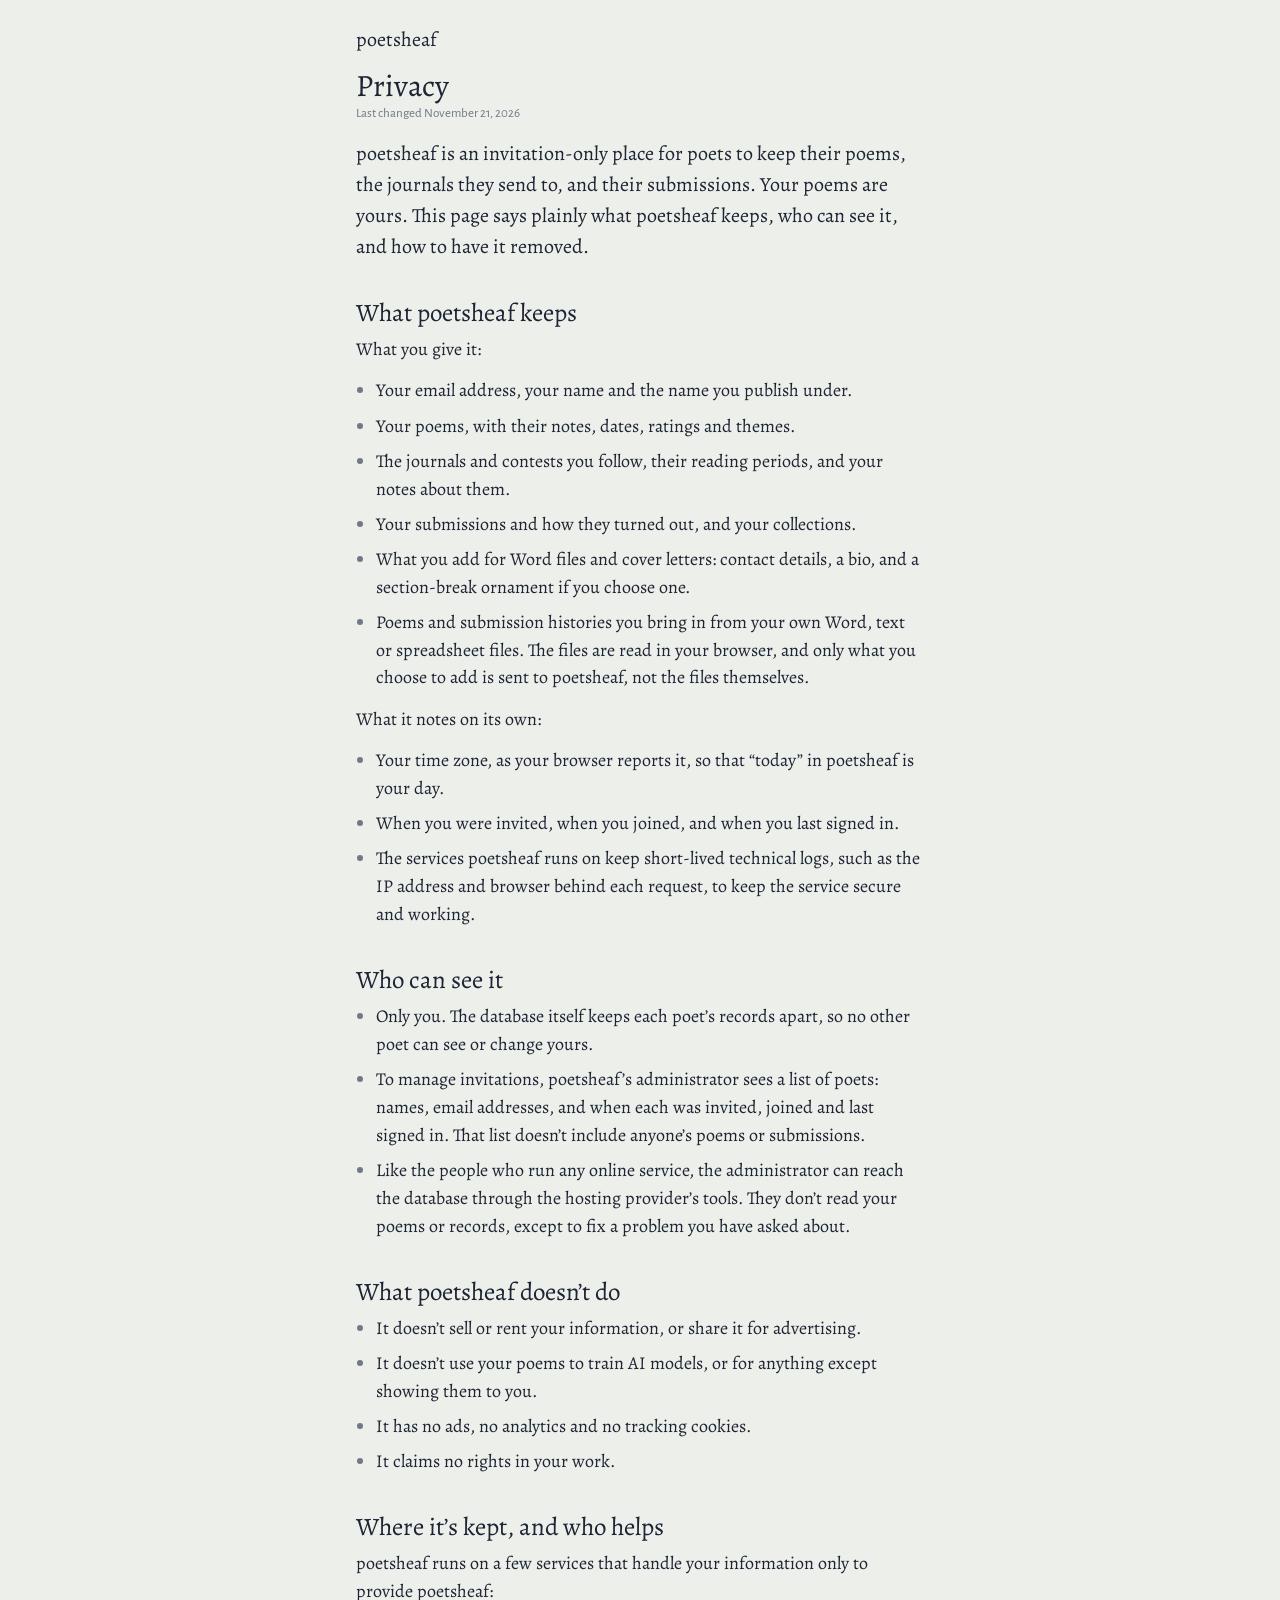
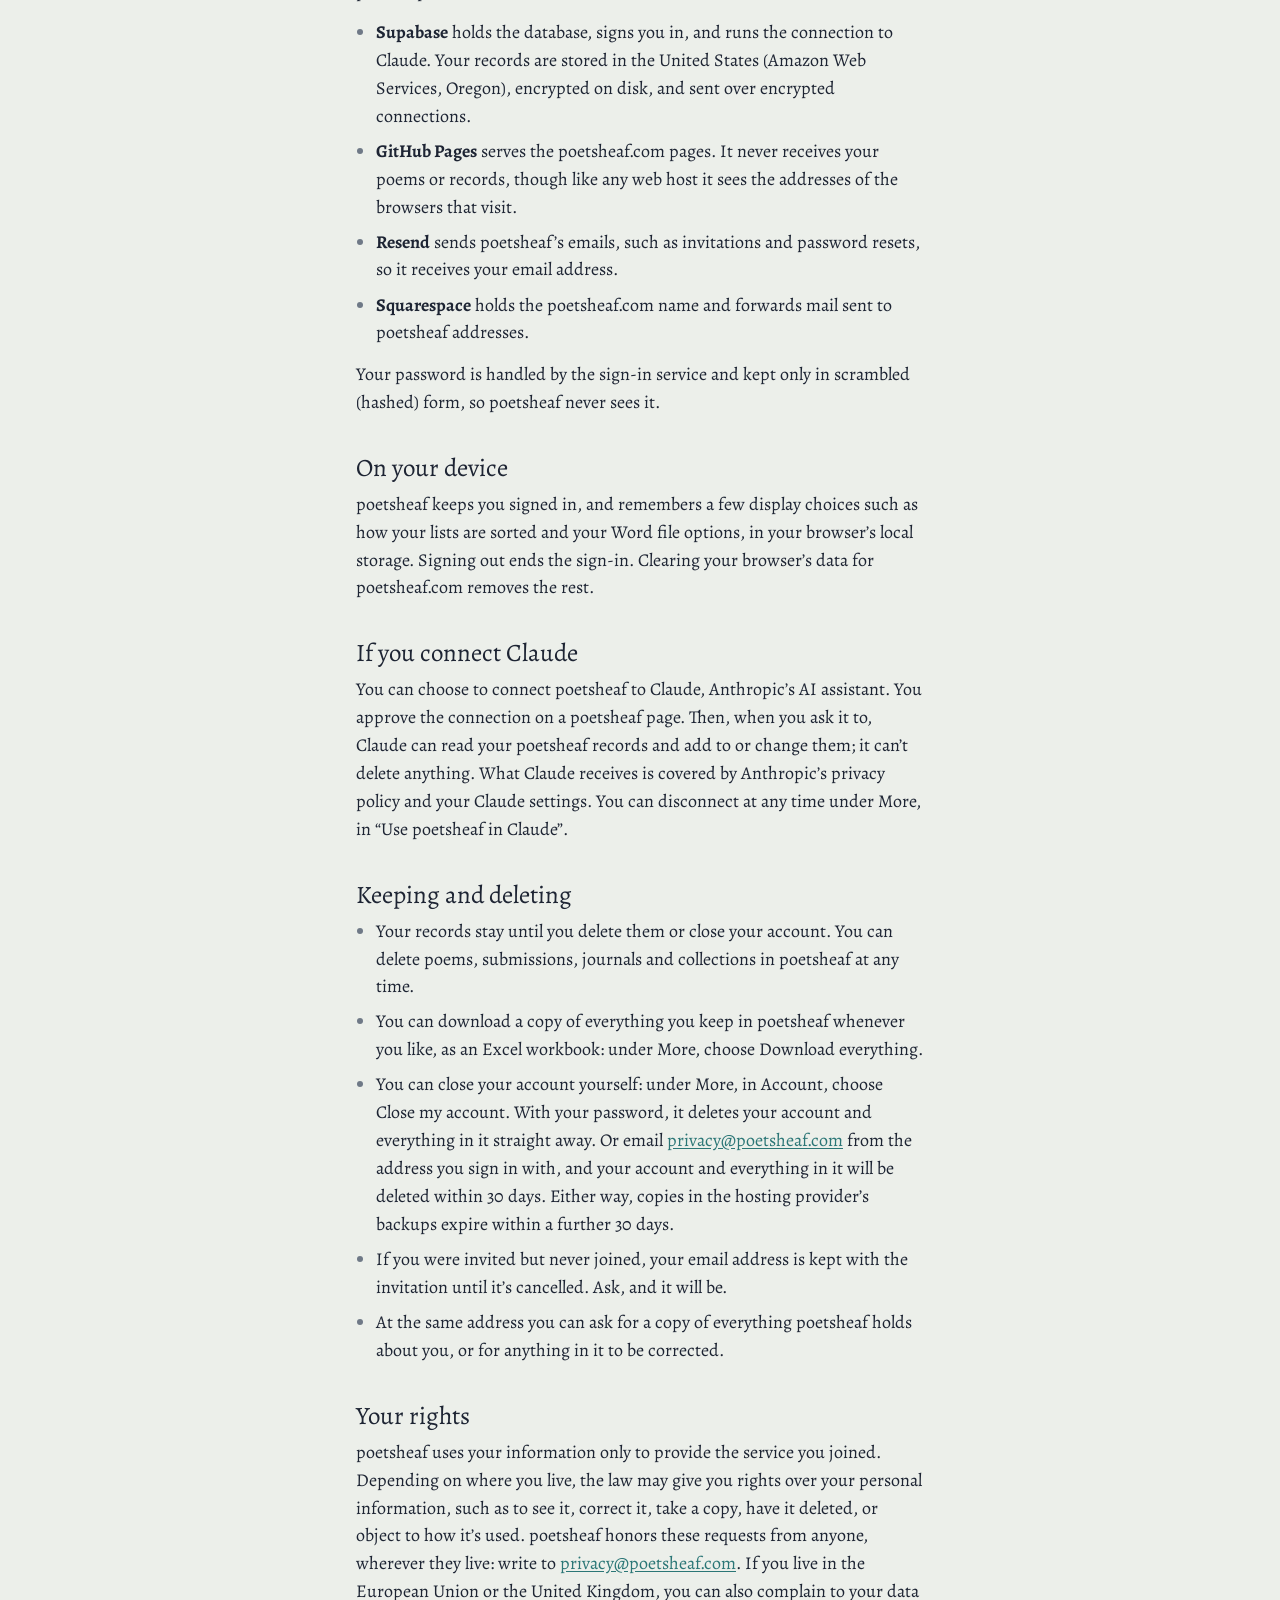
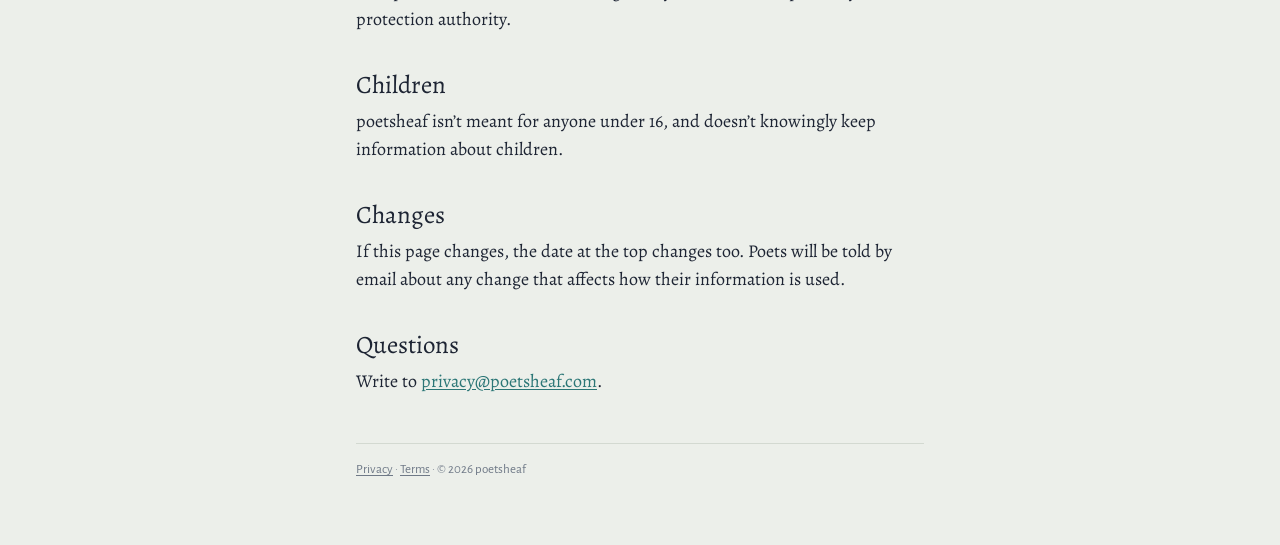
==== privacy.html @ 3ab8bdb5 "Publish 0558d7e" ====
<!doctype html>
<html lang="en">
  <head>
    <meta charset="UTF-8" />
    <meta name="viewport" content="width=device-width, initial-scale=1, viewport-fit=cover" />
    <meta name="theme-color" content="#ECEFEA" />
    <meta name="description" content="What poetsheaf keeps, who can see it, and how to have it removed." />
    <link rel="icon" href="/favicon.svg" type="image/svg+xml" />
    <link rel="apple-touch-icon" href="/apple-touch-icon.png" />
    <title>Privacy · poetsheaf</title>
    <script type="module" crossorigin src="/assets/styles-DjkURORS.js"></script>
    <script type="module" crossorigin src="/assets/note-Drc8csVD.js"></script>
    <link rel="stylesheet" crossorigin href="/assets/styles-RV5J7xuX.css">
    <link rel="stylesheet" crossorigin href="/assets/note-CZDCdOjt.css">
  </head>
  <body>
    <main class="note">
      <p class="note-home"><a href="/">poetsheaf</a></p>
      <h1>Privacy</h1>
      <p class="note-date">Last changed November 21, 2026</p>

      <p class="note-lede">
        poetsheaf is an invitation-only place for poets to keep their poems, the journals they send to, and their
        submissions. Your poems are yours. This page says plainly what poetsheaf keeps, who can see it, and how to have
        it removed.
      </p>

      <h2 id="keeps">What poetsheaf keeps</h2>
      <p>What you give it:</p>
      <ul>
        <li>Your email address, your name and the name you publish under.</li>
        <li>Your poems, with their notes, dates, ratings and themes.</li>
        <li>The journals and contests you follow, their reading periods, and your notes about them.</li>
        <li>Your submissions and how they turned out, and your collections.</li>
        <li>What you add for Word files and cover letters: contact details, a bio, and a section-break ornament if you choose one.</li>
        <li>
          Poems and submission histories you bring in from your own Word, text or spreadsheet files. The files are read
          in your browser, and only what you choose to add is sent to poetsheaf, not the files themselves.
        </li>
      </ul>
      <p>What it notes on its own:</p>
      <ul>
        <li>Your time zone, as your browser reports it, so that “today” in poetsheaf is your day.</li>
        <li>When you were invited, when you joined, and when you last signed in.</li>
        <li>
          The services poetsheaf runs on keep short-lived technical logs, such as the IP address and browser behind
          each request, to keep the service secure and working.
        </li>
      </ul>

      <h2 id="who">Who can see it</h2>
      <ul>
        <li>Only you. The database itself keeps each poet’s records apart, so no other poet can see or change yours.</li>
        <li>
          To manage invitations, poetsheaf’s administrator sees a list of poets: names, email addresses, and when each
          was invited, joined and last signed in. That list doesn’t include anyone’s poems or submissions.
        </li>
        <li>
          Like the people who run any online service, the administrator can reach the database through the hosting
          provider’s tools. They don’t read your poems or records, except to fix a problem you have asked about.
        </li>
      </ul>

      <h2 id="not">What poetsheaf doesn’t do</h2>
      <ul>
        <li>It doesn’t sell or rent your information, or share it for advertising.</li>
        <li>It doesn’t use your poems to train AI models, or for anything except showing them to you.</li>
        <li>It has no ads, no analytics and no tracking cookies.</li>
        <li>It claims no rights in your work.</li>
      </ul>

      <h2 id="where">Where it’s kept, and who helps</h2>
      <p>poetsheaf runs on a few services that handle your information only to provide poetsheaf:</p>
      <ul>
        <li>
          <strong>Supabase</strong> holds the database, signs you in, and runs the connection to Claude. Your records are
          stored in the United States (Amazon Web Services, Oregon), encrypted on disk, and sent over encrypted connections.
        </li>
        <li>
          <strong>GitHub Pages</strong> serves the poetsheaf.com pages. It never receives your poems or records, though
          like any web host it sees the addresses of the browsers that visit.
        </li>
        <li><strong>Resend</strong> sends poetsheaf’s emails, such as invitations and password resets, so it receives your email address.</li>
        <li><strong>Squarespace</strong> holds the poetsheaf.com name and forwards mail sent to poetsheaf addresses.</li>
      </ul>
      <p>
        Your password is handled by the sign-in service and kept only in scrambled (hashed) form, so poetsheaf never sees it.
      </p>

      <h2 id="device">On your device</h2>
      <p>
        poetsheaf keeps you signed in, and remembers a few display choices such as how your lists are sorted and your
        Word file options, in your browser’s local storage. Signing out ends the sign-in. Clearing your browser’s data
        for poetsheaf.com removes the rest.
      </p>

      <h2 id="claude">If you connect Claude</h2>
      <p>
        You can choose to connect poetsheaf to Claude, Anthropic’s AI assistant. You approve the connection on a
        poetsheaf page. Then, when you ask it to, Claude can read your poetsheaf records and add to or change them; it
        can’t delete anything. What Claude receives is covered by Anthropic’s privacy policy and your Claude settings.
        You can disconnect at any time under More, in “Use poetsheaf in Claude”.
      </p>

      <h2 id="deleting">Keeping and deleting</h2>
      <ul>
        <li>Your records stay until you delete them or close your account. You can delete poems, submissions, journals and collections in poetsheaf at any time.</li>
        <li>
          You can download a copy of everything you keep in poetsheaf whenever you like, as an Excel workbook: under
          More, choose Download everything.
        </li>
        <li>
          You can close your account yourself: under More, in Account, choose Close my account. With your password, it
          deletes your account and everything in it straight away. Or email
          <a href="mailto:privacy@poetsheaf.com">privacy@poetsheaf.com</a> from the address you sign in with, and your
          account and everything in it will be deleted within 30 days. Either way, copies in the hosting provider’s
          backups expire within a further 30 days.
        </li>
        <li>If you were invited but never joined, your email address is kept with the invitation until it’s cancelled. Ask, and it will be.</li>
        <li>At the same address you can ask for a copy of everything poetsheaf holds about you, or for anything in it to be corrected.</li>
      </ul>

      <h2 id="rights">Your rights</h2>
      <p>
        poetsheaf uses your information only to provide the service you joined. Depending on where you live, the law may
        give you rights over your personal information, such as to see it, correct it, take a copy, have it deleted, or
        object to how it’s used. poetsheaf honors these requests from anyone, wherever they live: write to
        <a href="mailto:privacy@poetsheaf.com">privacy@poetsheaf.com</a>. If you live in the European Union or the
        United Kingdom, you can also complain to your data protection authority.
      </p>

      <h2 id="children">Children</h2>
      <p>poetsheaf isn’t meant for anyone under 16, and doesn’t knowingly keep information about children.</p>

      <h2 id="changes">Changes</h2>
      <p>
        If this page changes, the date at the top changes too. Poets will be told by email about any change that
        affects how their information is used.
      </p>

      <h2 id="contact">Questions</h2>
      <p>Write to <a href="mailto:privacy@poetsheaf.com">privacy@poetsheaf.com</a>.</p>

      <footer class="note-foot">
        <a href="/privacy.html">Privacy</a> · <a href="/terms.html">Terms</a> · © 2026 poetsheaf
      </footer>
    </main>
  </body>
</html>
---- assets/styles-RV5J7xuX.css ----
@font-face{font-family:Alegreya;font-style:normal;font-display:swap;font-weight:400;src:url(/assets/alegreya-cyrillic-ext-400-normal-DN8azYTI.woff2) format("woff2"),url(/assets/alegreya-cyrillic-ext-400-normal-Cj1kF6KR.woff) format("woff");unicode-range:U+0460-052F,U+1C80-1C8A,U+20B4,U+2DE0-2DFF,U+A640-A69F,U+FE2E-FE2F}@font-face{font-family:Alegreya;font-style:normal;font-display:swap;font-weight:400;src:url(/assets/alegreya-cyrillic-400-normal-72Io3whm.woff2) format("woff2"),url(/assets/alegreya-cyrillic-400-normal-VT77nruV.woff) format("woff");unicode-range:U+0301,U+0400-045F,U+0490-0491,U+04B0-04B1,U+2116}@font-face{font-family:Alegreya;font-style:normal;font-display:swap;font-weight:400;src:url(/assets/alegreya-greek-ext-400-normal-ueNFnE5s.woff2) format("woff2"),url(/assets/alegreya-greek-ext-400-normal-UcF-MPys.woff) format("woff");unicode-range:U+1F00-1FFF}@font-face{font-family:Alegreya;font-style:normal;font-display:swap;font-weight:400;src:url(/assets/alegreya-greek-400-normal-BI7tMDVB.woff2) format("woff2"),url(/assets/alegreya-greek-400-normal-BTnTTGc4.woff) format("woff");unicode-range:U+0370-0377,U+037A-037F,U+0384-038A,U+038C,U+038E-03A1,U+03A3-03FF}@font-face{font-family:Alegreya;font-style:normal;font-display:swap;font-weight:400;src:url(/assets/alegreya-vietnamese-400-normal-D8CgJdBg.woff2) format("woff2"),url(/assets/alegreya-vietnamese-400-normal-D-Jsyxvv.woff) format("woff");unicode-range:U+0102-0103,U+0110-0111,U+0128-0129,U+0168-0169,U+01A0-01A1,U+01AF-01B0,U+0300-0301,U+0303-0304,U+0308-0309,U+0323,U+0329,U+1EA0-1EF9,U+20AB}@font-face{font-family:Alegreya;font-style:normal;font-display:swap;font-weight:400;src:url(/assets/alegreya-latin-ext-400-normal-BJ1luULk.woff2) format("woff2"),url(/assets/alegreya-latin-ext-400-normal-I24-Fo_X.woff) format("woff");unicode-range:U+0100-02BA,U+02BD-02C5,U+02C7-02CC,U+02CE-02D7,U+02DD-02FF,U+0304,U+0308,U+0329,U+1D00-1DBF,U+1E00-1E9F,U+1EF2-1EFF,U+2020,U+20A0-20AB,U+20AD-20C0,U+2113,U+2C60-2C7F,U+A720-A7FF}@font-face{font-family:Alegreya;font-style:normal;font-display:swap;font-weight:400;src:url(/assets/alegreya-latin-400-normal-BLlBRtDv.woff2) format("woff2"),url(/assets/alegreya-latin-400-normal-BuQWlRPA.woff) format("woff");unicode-range:U+0000-00FF,U+0131,U+0152-0153,U+02BB-02BC,U+02C6,U+02DA,U+02DC,U+0304,U+0308,U+0329,U+2000-206F,U+20AC,U+2122,U+2191,U+2193,U+2212,U+2215,U+FEFF,U+FFFD}@font-face{font-family:Alegreya;font-style:italic;font-display:swap;font-weight:400;src:url(/assets/alegreya-cyrillic-ext-400-italic-CJ53xJ73.woff2) format("woff2"),url(/assets/alegreya-cyrillic-ext-400-italic-281qz-PX.woff) format("woff");unicode-range:U+0460-052F,U+1C80-1C8A,U+20B4,U+2DE0-2DFF,U+A640-A69F,U+FE2E-FE2F}@font-face{font-family:Alegreya;font-style:italic;font-display:swap;font-weight:400;src:url(/assets/alegreya-cyrillic-400-italic-CzOFVsaV.woff2) format("woff2"),url(/assets/alegreya-cyrillic-400-italic-DSxbt1-2.woff) format("woff");unicode-range:U+0301,U+0400-045F,U+0490-0491,U+04B0-04B1,U+2116}@font-face{font-family:Alegreya;font-style:italic;font-display:swap;font-weight:400;src:url(/assets/alegreya-greek-ext-400-italic-BqZ1xVE4.woff2) format("woff2"),url(/assets/alegreya-greek-ext-400-italic-EKR1I7m6.woff) format("woff");unicode-range:U+1F00-1FFF}@font-face{font-family:Alegreya;font-style:italic;font-display:swap;font-weight:400;src:url(/assets/alegreya-greek-400-italic-DpcfyKEk.woff2) format("woff2"),url(/assets/alegreya-greek-400-italic-D9g29fJh.woff) format("woff");unicode-range:U+0370-0377,U+037A-037F,U+0384-038A,U+038C,U+038E-03A1,U+03A3-03FF}@font-face{font-family:Alegreya;font-style:italic;font-display:swap;font-weight:400;src:url(/assets/alegreya-vietnamese-400-italic-CJsk7YCA.woff2) format("woff2"),url(/assets/alegreya-vietnamese-400-italic-DD2hiUnx.woff) format("woff");unicode-range:U+0102-0103,U+0110-0111,U+0128-0129,U+0168-0169,U+01A0-01A1,U+01AF-01B0,U+0300-0301,U+0303-0304,U+0308-0309,U+0323,U+0329,U+1EA0-1EF9,U+20AB}@font-face{font-family:Alegreya;font-style:italic;font-display:swap;font-weight:400;src:url(/assets/alegreya-latin-ext-400-italic-Cf8WgXZg.woff2) format("woff2"),url(/assets/alegreya-latin-ext-400-italic-BQgzjtbe.woff) format("woff");unicode-range:U+0100-02BA,U+02BD-02C5,U+02C7-02CC,U+02CE-02D7,U+02DD-02FF,U+0304,U+0308,U+0329,U+1D00-1DBF,U+1E00-1E9F,U+1EF2-1EFF,U+2020,U+20A0-20AB,U+20AD-20C0,U+2113,U+2C60-2C7F,U+A720-A7FF}@font-face{font-family:Alegreya;font-style:italic;font-display:swap;font-weight:400;src:url(/assets/alegreya-latin-400-italic-BXpar-rJ.woff2) format("woff2"),url(/assets/alegreya-latin-400-italic-CJvUQvZT.woff) format("woff");unicode-range:U+0000-00FF,U+0131,U+0152-0153,U+02BB-02BC,U+02C6,U+02DA,U+02DC,U+0304,U+0308,U+0329,U+2000-206F,U+20AC,U+2122,U+2191,U+2193,U+2212,U+2215,U+FEFF,U+FFFD}@font-face{font-family:Alegreya;font-style:normal;font-display:swap;font-weight:700;src:url(/assets/alegreya-cyrillic-ext-700-normal-Dx8o6fqX.woff2) format("woff2"),url(/assets/alegreya-cyrillic-ext-700-normal-A6q6xEOT.woff) format("woff");unicode-range:U+0460-052F,U+1C80-1C8A,U+20B4,U+2DE0-2DFF,U+A640-A69F,U+FE2E-FE2F}@font-face{font-family:Alegreya;font-style:normal;font-display:swap;font-weight:700;src:url(/assets/alegreya-cyrillic-700-normal-Bftrb-m-.woff2) format("woff2"),url(/assets/alegreya-cyrillic-700-normal-_o_NBoYw.woff) format("woff");unicode-range:U+0301,U+0400-045F,U+0490-0491,U+04B0-04B1,U+2116}@font-face{font-family:Alegreya;font-style:normal;font-display:swap;font-weight:700;src:url(/assets/alegreya-greek-ext-700-normal-DzPShcR4.woff2) format("woff2"),url(/assets/alegreya-greek-ext-700-normal-DQPzd-kK.woff) format("woff");unicode-range:U+1F00-1FFF}@font-face{font-family:Alegreya;font-style:normal;font-display:swap;font-weight:700;src:url(/assets/alegreya-greek-700-normal-ByoPpMZf.woff2) format("woff2"),url(/assets/alegreya-greek-700-normal-mWQ2Ne64.woff) format("woff");unicode-range:U+0370-0377,U+037A-037F,U+0384-038A,U+038C,U+038E-03A1,U+03A3-03FF}@font-face{font-family:Alegreya;font-style:normal;font-display:swap;font-weight:700;src:url(/assets/alegreya-vietnamese-700-normal-CvM8am9u.woff2) format("woff2"),url(/assets/alegreya-vietnamese-700-normal-CdvEC7Dz.woff) format("woff");unicode-range:U+0102-0103,U+0110-0111,U+0128-0129,U+0168-0169,U+01A0-01A1,U+01AF-01B0,U+0300-0301,U+0303-0304,U+0308-0309,U+0323,U+0329,U+1EA0-1EF9,U+20AB}@font-face{font-family:Alegreya;font-style:normal;font-display:swap;font-weight:700;src:url(/assets/alegreya-latin-ext-700-normal-CEFih5UF.woff2) format("woff2"),url(/assets/alegreya-latin-ext-700-normal-B6bzkdlx.woff) format("woff");unicode-range:U+0100-02BA,U+02BD-02C5,U+02C7-02CC,U+02CE-02D7,U+02DD-02FF,U+0304,U+0308,U+0329,U+1D00-1DBF,U+1E00-1E9F,U+1EF2-1EFF,U+2020,U+20A0-20AB,U+20AD-20C0,U+2113,U+2C60-2C7F,U+A720-A7FF}@font-face{font-family:Alegreya;font-style:normal;font-display:swap;font-weight:700;src:url(/assets/alegreya-latin-700-normal-Vpz_43wJ.woff2) format("woff2"),url(/assets/alegreya-latin-700-normal-BS7r-qZs.woff) format("woff");unicode-range:U+0000-00FF,U+0131,U+0152-0153,U+02BB-02BC,U+02C6,U+02DA,U+02DC,U+0304,U+0308,U+0329,U+2000-206F,U+20AC,U+2122,U+2191,U+2193,U+2212,U+2215,U+FEFF,U+FFFD}@font-face{font-family:Alegreya Sans;font-style:normal;font-display:swap;font-weight:400;src:url(/assets/alegreya-sans-cyrillic-ext-400-normal-CBouUAPx.woff2) format("woff2"),url(/assets/alegreya-sans-cyrillic-ext-400-normal-ClLgPhqT.woff) format("woff");unicode-range:U+0460-052F,U+1C80-1C8A,U+20B4,U+2DE0-2DFF,U+A640-A69F,U+FE2E-FE2F}@font-face{font-family:Alegreya Sans;font-style:normal;font-display:swap;font-weight:400;src:url(/assets/alegreya-sans-cyrillic-400-normal-CFUoBDld.woff2) format("woff2"),url(/assets/alegreya-sans-cyrillic-400-normal-C2XSGevv.woff) format("woff");unicode-range:U+0301,U+0400-045F,U+0490-0491,U+04B0-04B1,U+2116}@font-face{font-family:Alegreya Sans;font-style:normal;font-display:swap;font-weight:400;src:url(/assets/alegreya-sans-greek-ext-400-normal-CaUEPd_u.woff2) format("woff2"),url(/assets/alegreya-sans-greek-ext-400-normal-D6j-TQLM.woff) format("woff");unicode-range:U+1F00-1FFF}@font-face{font-family:Alegreya Sans;font-style:normal;font-display:swap;font-weight:400;src:url(/assets/alegreya-sans-greek-400-normal-B87Md6o9.woff2) format("woff2"),url(/assets/alegreya-sans-greek-400-normal-8U5NAP_q.woff) format("woff");unicode-range:U+0370-0377,U+037A-037F,U+0384-038A,U+038C,U+038E-03A1,U+03A3-03FF}@font-face{font-family:Alegreya Sans;font-style:normal;font-display:swap;font-weight:400;src:url(/assets/alegreya-sans-vietnamese-400-normal-D7fwYHgb.woff2) format("woff2"),url(/assets/alegreya-sans-vietnamese-400-normal-BFvpiE3j.woff) format("woff");unicode-range:U+0102-0103,U+0110-0111,U+0128-0129,U+0168-0169,U+01A0-01A1,U+01AF-01B0,U+0300-0301,U+0303-0304,U+0308-0309,U+0323,U+0329,U+1EA0-1EF9,U+20AB}@font-face{font-family:Alegreya Sans;font-style:normal;font-display:swap;font-weight:400;src:url(/assets/alegreya-sans-latin-ext-400-normal-D7N6b6bd.woff2) format("woff2"),url(/assets/alegreya-sans-latin-ext-400-normal-DpBVrRWA.woff) format("woff");unicode-range:U+0100-02BA,U+02BD-02C5,U+02C7-02CC,U+02CE-02D7,U+02DD-02FF,U+0304,U+0308,U+0329,U+1D00-1DBF,U+1E00-1E9F,U+1EF2-1EFF,U+2020,U+20A0-20AB,U+20AD-20C0,U+2113,U+2C60-2C7F,U+A720-A7FF}@font-face{font-family:Alegreya Sans;font-style:normal;font-display:swap;font-weight:400;src:url(/assets/alegreya-sans-latin-400-normal-DtLlO8BS.woff2) format("woff2"),url(/assets/alegreya-sans-latin-400-normal-DmA8jeke.woff) format("woff");unicode-range:U+0000-00FF,U+0131,U+0152-0153,U+02BB-02BC,U+02C6,U+02DA,U+02DC,U+0304,U+0308,U+0329,U+2000-206F,U+20AC,U+2122,U+2191,U+2193,U+2212,U+2215,U+FEFF,U+FFFD}@font-face{font-family:Alegreya Sans;font-style:normal;font-display:swap;font-weight:500;src:url(/assets/alegreya-sans-cyrillic-ext-500-normal-BjdEjhHc.woff2) format("woff2"),url(/assets/alegreya-sans-cyrillic-ext-500-normal-CBZLRaMr.woff) format("woff");unicode-range:U+0460-052F,U+1C80-1C8A,U+20B4,U+2DE0-2DFF,U+A640-A69F,U+FE2E-FE2F}@font-face{font-family:Alegreya Sans;font-style:normal;font-display:swap;font-weight:500;src:url(/assets/alegreya-sans-cyrillic-500-normal-kQHBM3cE.woff2) format("woff2"),url(/assets/alegreya-sans-cyrillic-500-normal-gEBUHwKD.woff) format("woff");unicode-range:U+0301,U+0400-045F,U+0490-0491,U+04B0-04B1,U+2116}@font-face{font-family:Alegreya Sans;font-style:normal;font-display:swap;font-weight:500;src:url(/assets/alegreya-sans-greek-ext-500-normal-8OvC5Vmr.woff2) format("woff2"),url(/assets/alegreya-sans-greek-ext-500-normal-Cp0bGOKK.woff) format("woff");unicode-range:U+1F00-1FFF}@font-face{font-family:Alegreya Sans;font-style:normal;font-display:swap;font-weight:500;src:url(/assets/alegreya-sans-greek-500-normal-CjlmbScm.woff2) format("woff2"),url(/assets/alegreya-sans-greek-500-normal-BwxJMQU_.woff) format("woff");unicode-range:U+0370-0377,U+037A-037F,U+0384-038A,U+038C,U+038E-03A1,U+03A3-03FF}@font-face{font-family:Alegreya Sans;font-style:normal;font-display:swap;font-weight:500;src:url(/assets/alegreya-sans-vietnamese-500-normal-CFLbXWhL.woff2) format("woff2"),url(/assets/alegreya-sans-vietnamese-500-normal-B1LHNMw0.woff) format("woff");unicode-range:U+0102-0103,U+0110-0111,U+0128-0129,U+0168-0169,U+01A0-01A1,U+01AF-01B0,U+0300-0301,U+0303-0304,U+0308-0309,U+0323,U+0329,U+1EA0-1EF9,U+20AB}@font-face{font-family:Alegreya Sans;font-style:normal;font-display:swap;font-weight:500;src:url(/assets/alegreya-sans-latin-ext-500-normal-TH5u60nj.woff2) format("woff2"),url(/assets/alegreya-sans-latin-ext-500-normal-CxFoZ42m.woff) format("woff");unicode-range:U+0100-02BA,U+02BD-02C5,U+02C7-02CC,U+02CE-02D7,U+02DD-02FF,U+0304,U+0308,U+0329,U+1D00-1DBF,U+1E00-1E9F,U+1EF2-1EFF,U+2020,U+20A0-20AB,U+20AD-20C0,U+2113,U+2C60-2C7F,U+A720-A7FF}@font-face{font-family:Alegreya Sans;font-style:normal;font-display:swap;font-weight:500;src:url(/assets/alegreya-sans-latin-500-normal-DS713u5J.woff2) format("woff2"),url(/assets/alegreya-sans-latin-500-normal-vXxrTKJT.woff) format("woff");unicode-range:U+0000-00FF,U+0131,U+0152-0153,U+02BB-02BC,U+02C6,U+02DA,U+02DC,U+0304,U+0308,U+0329,U+2000-206F,U+20AC,U+2122,U+2191,U+2193,U+2212,U+2215,U+FEFF,U+FFFD}:root{--paper: #eceFea;--sheet: #f7f8f5;--field: #fcfdfb;--ink: #1d2433;--ink-2: #4a5465;--ink-3: #6f7987;--rule: #d3d9d1;--rule-strong: #b9c1b7;--band: #dce1da;--verdigris: #2b7676;--verdigris-wash: #d6e8e4;--ochre: #94700f;--oxblood: #8c3a39;--laurel: #3f6a2e;--dusk: #565a8a;--serif: "Alegreya", "Iowan Old Style", "Palatino Linotype", Georgia, serif;--sans: "Alegreya Sans", "Gill Sans", "Segoe UI", system-ui, sans-serif;--s-1: .8125rem;--s0: 1.0625rem;--s1: 1.25rem;--s2: 1.5625rem;--s3: 1.9375rem;--col: 42rem;--tabbar: 4rem;--radius: 6px;color-scheme:light}*,*:before,*:after{box-sizing:border-box}html{-webkit-text-size-adjust:100%}body{margin:0;background:var(--paper);color:var(--ink);font:400 var(--s0) / 1.45 var(--sans);font-feature-settings:"kern","liga";-webkit-font-smoothing:antialiased}body.sheet-open{overflow:hidden}h1,h2,h3,h4{margin:0;font-weight:500}p{margin:0}button,input,select,textarea{font:inherit;color:inherit}button{cursor:pointer}a{color:var(--verdigris);text-underline-offset:2px}:focus-visible{outline:2px solid var(--verdigris);outline-offset:2px}.wordmark{display:inline-flex;align-items:center;gap:.35em;font:500 var(--s1) / 1 var(--serif);letter-spacing:.01em;color:var(--ink)}.wordmark.large{font-size:var(--s3)}.wordmark-mark{width:1.05em;height:1.05em;fill:none;stroke:currentColor;stroke-width:1.4;stroke-linecap:round}.app{min-height:100dvh}.topbar{max-width:var(--col);margin:0 auto;padding:calc(env(safe-area-inset-top) + .9rem) 1.25rem .4rem;display:flex;align-items:center;justify-content:space-between;gap:1rem}.wordmark-button{border:0;background:none;padding:.2rem .25rem;margin:-.2rem -.25rem;border-radius:var(--radius);cursor:pointer;color:inherit}.wordmark-button:hover .wordmark{color:var(--verdigris)}.signout{display:inline-flex;align-items:center;gap:.35rem;border:0;background:none;cursor:pointer;color:var(--ink-3);font:500 var(--s-1) / 1 var(--sans);padding:.45rem .5rem;margin-right:-.5rem;border-radius:var(--radius)}.signout:hover{color:var(--ink)}.signout-icon{width:1.25rem;height:1.25rem;fill:none;stroke:currentColor;stroke-width:1.5;stroke-linecap:round;stroke-linejoin:round}#account-heading:focus{outline:none}.content{max-width:var(--col);margin:0 auto;padding:0 1.25rem calc(var(--tabbar) + env(safe-area-inset-bottom) + 2rem)}.tabbar{position:fixed;inset:auto 0 0 0;z-index:10;display:grid;grid-template-columns:repeat(5,minmax(0,1fr));height:calc(var(--tabbar) + env(safe-area-inset-bottom));padding-bottom:env(safe-area-inset-bottom);background:color-mix(in srgb,var(--sheet) 94%,transparent);-webkit-backdrop-filter:blur(8px);backdrop-filter:blur(8px);border-top:1px solid var(--rule)}.tabbar button{display:flex;flex-direction:column;align-items:center;justify-content:center;gap:.15rem;border:0;background:none;color:var(--ink-3);font-size:.75rem;font-weight:500;min-width:0;padding:0}.tabbar button span{max-width:100%;overflow:hidden;text-overflow:ellipsis;white-space:nowrap}.tabbar button.on{color:var(--ink)}.tab-icon{width:1.5rem;height:1.5rem;fill:none;stroke:currentColor;stroke-width:1.5;stroke-linecap:round;stroke-linejoin:round}.tabbar button.on .tab-icon{stroke-width:2}@media(min-width:900px){.tabbar{position:sticky;inset:0 auto auto auto;height:auto;padding:.4rem 0;display:flex;justify-content:center;gap:2rem;border-top:0;border-bottom:1px solid var(--rule)}.tabbar button{flex-direction:row;gap:.4rem;font-size:var(--s0);padding:.45rem .2rem}.tab-icon{width:1.2rem;height:1.2rem}.app{display:flex;flex-direction:column}.topbar{order:0;width:100%}.tabbar{order:1}.content{order:2;width:100%;padding-bottom:4rem;padding-top:1rem}}.tab-head{display:flex;align-items:baseline;justify-content:space-between;gap:1rem;margin:.6rem 0 .9rem}.tab-head h1{font:500 var(--s3) / 1.1 var(--serif)}.tools{display:grid;gap:.65rem;margin:.9rem 0 .6rem}.segmented{display:flex;gap:1.4rem;border-bottom:1px solid var(--rule)}.segmented button{border:0;background:none;padding:.45rem 0 .55rem;margin-bottom:-1px;color:var(--ink-3);font-weight:500;border-bottom:2px solid transparent}.segmented button.on{color:var(--ink);border-bottom-color:var(--ink)}.segmented .count{margin-left:.35em;font-weight:400;color:var(--ink-3);font-variant-numeric:tabular-nums}.chips{display:flex;flex-wrap:wrap;gap:.4rem}.chip{border:1px solid var(--rule-strong);background:transparent;border-radius:4px;padding:.18rem .6rem;font-size:.95rem;color:var(--ink-2)}.chip.on{background:var(--ink);border-color:var(--ink);color:var(--sheet)}.search input{width:100%;padding:.6rem .8rem;border-radius:var(--radius);border:1px solid var(--rule-strong);background:var(--field)}.search input::placeholder{color:var(--ink-3)}.rows{list-style:none;margin:0;padding:0}.rows>li+li{margin-top:.15rem}.row{display:grid;grid-template-columns:1fr auto;column-gap:.75rem;row-gap:.25rem;align-items:baseline;width:100%;text-align:left;border:0;border-radius:var(--radius);background:transparent;padding:.75rem .6rem;margin:0 -.6rem;width:calc(100% + 1.2rem)}.row:hover{background:color-mix(in srgb,var(--sheet) 70%,transparent)}.row:active{background:var(--sheet)}.row.inactive .row-title{color:var(--ink-3)}.row-main{display:flex;flex-direction:column;min-width:0}.row-title{font:500 1.1875rem / 1.25 var(--serif)}.row-title.small{font-size:var(--s0)}.row-title.poem{font-weight:400}.row-sub{color:var(--ink-2);font-size:.95rem}.row-sub.first-line{font-family:var(--serif);font-style:italic;color:var(--ink-3);white-space:nowrap;overflow:hidden;text-overflow:ellipsis}.row-when,.row-note,.row-stat,.row-poems,.yearband{grid-column:1 / -1}.row-when{color:var(--ink-2);font-size:.95rem}.row-when.when-open,.row-when.when-year-round,.row-when.when-deadline{color:var(--verdigris)}.row-when.urgent,.row-when.late{color:var(--oxblood)}.row-meta{color:var(--ink-3);font-size:.95rem;text-align:right}.row-meta.accepted{color:var(--laurel)}.row-note{font-size:var(--s-1);color:var(--ochre)}.row-stat{font-size:var(--s-1);color:var(--ink-3)}.row-poems{color:var(--ink-3);font-size:.95rem;font-family:var(--serif);font-style:italic}.rows.compact .row{padding:.55rem .6rem}.status{display:inline-flex;align-items:center;gap:.35em;font-size:.95rem;font-weight:500;white-space:nowrap}.status:before{content:"";width:.5em;height:.5em;background:currentColor;border-radius:1px}.tone-out{color:var(--ochre)}.tone-planned{color:var(--ink-2)}.tone-accepted{color:var(--laurel)}.tone-declined{color:var(--oxblood)}.tone-withdrawn{color:var(--ink-3)}.tone-reading{color:var(--dusk)}.yearband{margin-top:.15rem}.yearband-track{position:relative;display:grid;grid-template-columns:repeat(12,1fr);gap:2px;height:7px}.yearband-month{display:flex;background:var(--band);border-radius:1px;overflow:hidden}.yearband-fill{display:block;height:100%;background:var(--verdigris)}.yearband-today{position:absolute;top:-4px;bottom:-4px;width:2px;margin-left:-1px;background:var(--ink);border-radius:1px}.yearband-notch{position:absolute;top:50%;width:9px;height:9px;margin:-4.5px 0 0 -4.5px;background:var(--verdigris);transform:rotate(45deg);border:1.5px solid var(--sheet)}.yearband-notch.deadline{background:var(--oxblood)}.yearband-labels{display:grid;grid-template-columns:repeat(12,1fr);margin-top:.25rem;font-size:.7rem;color:var(--ink-3);text-align:center}.yearband.labelled .yearband-track{height:9px}.sheet-layer{position:fixed;top:0;right:0;bottom:0;left:0}.sheet-scrim{position:absolute;top:0;right:0;bottom:0;left:0;background:#1d243352;animation:fade .16s ease-out}.sheet-layer[aria-hidden=true] .sheet-scrim{background:transparent}.sheet{position:absolute;top:0;right:0;bottom:0;left:0;display:flex;flex-direction:column;background:var(--sheet);outline:none;animation:rise .22s cubic-bezier(.2,.7,.2,1)}.sheet-head{display:flex;align-items:center;min-height:3rem;padding:calc(env(safe-area-inset-top) + .4rem) .8rem .2rem}.sheet-back{border:0;background:none;color:var(--verdigris);font-weight:500;padding:.4rem;max-width:70vw;white-space:nowrap;overflow:hidden;text-overflow:ellipsis}.sheet-back span{font-size:1.4em;line-height:0;vertical-align:-.08em}.sheet-body{flex:1;overflow-y:auto;-webkit-overflow-scrolling:touch;padding:.4rem 1.25rem calc(env(safe-area-inset-bottom) + 2.5rem)}.sheet-body>*{max-width:var(--col);margin-left:auto;margin-right:auto}@media(min-width:900px){.sheet{inset:0 0 0 auto;width:min(40rem,92vw);box-shadow:-1px 0 0 var(--rule);animation-name:slide}}@keyframes rise{0%{transform:translateY(28px)}to{transform:none}}@keyframes slide{0%{transform:translate(36px)}to{transform:none}}@keyframes fade{0%{opacity:0}}@media(prefers-reduced-motion:reduce){.sheet,.sheet-scrim{animation:none}}.detail{display:grid;gap:.7rem}.detail-title{font:500 var(--s2) / 1.15 var(--serif)}button.detail-title.as-link{border:0;background:none;padding:0;text-align:left;color:var(--ink);text-decoration:underline;text-decoration-color:var(--rule-strong);text-underline-offset:4px}.detail-sub{color:var(--ink-2);margin-top:-.4rem}.detail-status{display:flex;flex-wrap:wrap;gap:.6rem;align-items:baseline;color:var(--ink-2)}.detail-links{display:flex;flex-wrap:wrap;gap:.5rem 1rem;align-items:baseline}.flag{font-size:var(--s-1);color:var(--ink-2);border:1px solid var(--rule-strong);border-radius:4px;padding:0 .4rem}.aesthetic{font:italic 400 1.125rem / 1.5 var(--serif);color:var(--ink-2)}.facts{margin:0;padding:0;list-style:none;color:var(--ink-2);font-size:.95rem}.facts li+li{margin-top:.1rem}.detail-section{display:grid;gap:.6rem;margin-top:.8rem;padding-top:.9rem;border-top:1px solid var(--rule)}.detail-section h3{font:500 var(--s1) / 1.2 var(--serif)}.section-head{display:flex;justify-content:space-between;align-items:baseline}.muted{color:var(--ink-3)}.small{font-size:var(--s-1)}.prose{font-family:var(--serif);font-size:1.0625rem;line-height:1.55}.prose p+p{margin-top:.4rem}.note{color:var(--ink-2);font-size:.95rem}.note.warn{color:var(--oxblood)}.gone{color:var(--ink-3);padding:2rem 0}.period{display:grid;gap:.4rem;padding:.4rem 0 .9rem}.period+.period{border-top:1px dashed var(--rule);padding-top:.9rem}.period.inactive h4,.period.inactive .period-when{color:var(--ink-3)}.period-head{display:flex;justify-content:space-between;align-items:baseline;gap:1rem}.period h4{font:500 1.125rem / 1.25 var(--serif)}.period-when{font-size:.95rem;color:var(--ink-2)}.period-when.when-open,.period-when.when-year-round,.period-when.when-deadline{color:var(--verdigris)}.guidelines ul{margin:.2rem 0 0;padding-left:1.1rem;color:var(--ink-2);font-size:.95rem}.guidelines li+li{margin-top:.2rem}.poem-order{margin:0;padding-left:1.6rem;font-family:var(--serif);font-size:1.0625rem}.poem-order li{padding:.2rem 0}.poem-order li::marker{color:var(--ink-3);font-family:var(--sans);font-size:.9rem}.poem-order li.outcome-withdrawn .link-row{color:var(--ink-3);text-decoration:line-through}.poem-order li.outcome-accepted .link-row{color:var(--laurel)}.poem-outcome{margin-left:.5rem;font-family:var(--sans);font-size:var(--s-1);color:var(--ink-3)}.poem-order .quiet.small{margin-left:.5rem}.link-row{border:0;background:none;padding:0;text-align:left;color:var(--ink)}.poem-order.editable li{display:flex;align-items:center;gap:.5rem}.poem-name{flex:1}.order-tools{display:inline-flex;gap:.2rem}.order-tools button{width:2rem;height:2rem;border:1px solid var(--rule-strong);background:var(--field);border-radius:4px;font-family:var(--sans);color:var(--ink-2)}.order-tools button:disabled{opacity:.35}.poem-title{font:500 var(--s3) / 1.15 var(--serif)}.themes{color:var(--ink-3);font-size:.95rem}.poem-text{font:400 1.125rem / 1.6 var(--serif);color:var(--ink);padding:.6rem 0 .4rem;overflow-wrap:break-word}.poem-text .line{white-space:pre-wrap;padding-left:1.4em;text-indent:-1.4em}.poem-text .stanza-break{height:.8em}.edit{display:grid;gap:.9rem}.field{display:grid;gap:.3rem;border:0;margin:0;padding:0;min-width:0}.field-inner{display:grid;gap:.3rem;min-width:0}.field-label{font-size:.95rem;color:var(--ink-2);font-weight:500;padding:0}.field-hint{display:block;font-size:var(--s-1);color:var(--ink-3)}.field-top{display:flex;align-items:baseline;justify-content:space-between;gap:.6rem;flex-wrap:wrap}.mark-tools{display:inline-flex;gap:.15rem}.mark-tool{font:.9rem / 1 var(--serif);color:var(--ink-2);background:none;border:1px solid transparent;border-radius:6px;padding:.35rem .5rem;min-height:2rem;cursor:pointer}.mark-tool:hover{border-color:var(--rule-strong);color:var(--ink)}.mark-tool:focus-visible{outline:2px solid var(--verdigris);outline-offset:1px}.mark-i{font-style:italic}.mark-b{font-weight:700}.mark-u{text-decoration:underline;text-underline-offset:.18em}.field input:not([type=checkbox]),.field select,.field textarea,.inline-add input,.picker input{width:100%;padding:.6rem .75rem;border-radius:var(--radius);border:1px solid var(--rule-strong);background:var(--field)}.field textarea{resize:vertical;line-height:1.45}textarea.poem-input{font:1.0625rem / 1.55 var(--serif);white-space:pre-wrap}.pair{display:grid;grid-template-columns:1fr 1fr;gap:.9rem;align-items:start}.monthday{grid-template-columns:1fr 5rem;column-gap:.4rem}.monthday legend{grid-column:1 / -1;margin-bottom:.3rem}.check{display:flex;gap:.6rem;align-items:flex-start}.check input{width:1.15rem;height:1.15rem;margin-top:.2rem;accent-color:var(--ink);flex:none}.inline-add{display:flex;gap:.5rem;margin-top:.4rem}.picked{display:flex;justify-content:space-between;align-items:baseline;padding:.4rem 0;border-bottom:1px solid var(--rule)}.picked-name{font:500 var(--s1) / 1.2 var(--serif)}.pick-list{list-style:none;margin:.3rem 0 0;padding:0;border:1px solid var(--rule);border-radius:var(--radius);background:var(--field);max-height:22rem;overflow-y:auto}.pick-list li+li{border-top:1px solid var(--rule)}.pick-list>li>button{width:100%;text-align:left;border:0;background:none;padding:.55rem .75rem;font-family:var(--serif)}.pick-list.checks li{padding:.45rem .75rem;font-family:var(--serif)}.picker{display:grid;gap:.5rem}.form-error{color:var(--oxblood);font-weight:500}.actions{display:flex;flex-wrap:wrap;gap:.6rem;align-items:center;margin-top:.2rem}.primary,.quiet,.danger{border-radius:var(--radius);padding:.55rem 1rem;font-weight:500;line-height:1.2;border:1px solid var(--ink)}.primary{background:var(--ink);color:var(--sheet)}.primary:hover{background:#2b3448}.quiet{background:transparent;color:var(--ink);border-color:var(--rule-strong)}.quiet:hover{border-color:var(--ink-2)}.danger{background:transparent;color:var(--oxblood);border-color:color-mix(in srgb,var(--oxblood) 45%,transparent);margin-left:auto}.primary.small,.quiet.small{padding:.3rem .7rem;font-size:.95rem}button:disabled{opacity:.55;cursor:default}.link{border:0;background:none;padding:0;color:var(--verdigris);font-weight:500;text-decoration:underline;text-underline-offset:2px}.empty{padding:2.5rem .5rem;text-align:center;color:var(--ink-2);display:grid;gap:.5rem;justify-items:center}.empty-title{font:500 var(--s1) / 1.3 var(--serif);color:var(--ink)}.empty-body{max-width:26rem}.panel{display:grid;gap:.7rem;margin:.4rem 0 1.8rem}.panel h2{font:500 var(--s2) / 1.2 var(--serif)}.stats{display:grid;grid-template-columns:repeat(auto-fill,minmax(9.5rem,1fr));gap:1rem 1.2rem;margin:.3rem 0 0}.stats div{display:flex;flex-direction:column-reverse;gap:.1rem}.stats dt{color:var(--ink-2);font-size:.95rem}.stats dd{margin:0;font:500 var(--s3) / 1 var(--serif);font-variant-numeric:lining-nums tabular-nums}.list-heading{font:500 var(--s0) / 1.3 var(--sans);color:var(--ink-2);margin-top:.6rem}.poet{display:flex;flex-wrap:wrap;justify-content:space-between;align-items:center;gap:.4rem 1rem;padding:.55rem 0}.poet+.poet{border-top:1px solid var(--rule)}.poet-actions{display:flex;gap:.4rem}.toast{position:fixed;left:50%;bottom:calc(var(--tabbar) + env(safe-area-inset-bottom) + .8rem);z-index:50;transform:translate(-50%,1rem);opacity:0;pointer-events:none;background:var(--ink);color:var(--sheet);padding:.55rem 1rem;border-radius:var(--radius);max-width:min(90vw,28rem);transition:opacity .16s,transform .16s}.toast.show{opacity:1;transform:translate(-50%)}@media(min-width:900px){.toast{bottom:1.5rem}}.auth,.loading{min-height:100dvh;display:grid;place-items:center;padding:1.5rem}.loading .wordmark{opacity:.6}.auth-card{width:min(26rem,100%);display:grid;gap:1.1rem}.auth-lede{font:400 var(--s1) / 1.4 var(--serif);color:var(--ink-2)}.auth-form{display:grid;gap:.9rem}.auth-form .primary{padding:.7rem 1rem}.auth-note{color:var(--ink-3);font-size:var(--s-1)}.welcome-choices{display:grid;gap:.7rem}.choice{display:grid;gap:.3rem;text-align:left;padding:1rem 1.1rem;background:var(--sheet);border:1px solid var(--rule-strong);border-radius:var(--radius)}.choice:hover{border-color:var(--ink-2)}.choice-title{font:500 var(--s1) / 1.25 var(--serif)}.choice-body{color:var(--ink-2);font-size:.95rem}.poem-text u,.prose u{text-underline-offset:.18em;text-decoration-thickness:.06em}.poem-text strong,.prose strong{font-weight:700}.copy-check{display:grid;gap:.7rem}.copy-progress{display:grid;gap:.4rem}.copy-progress progress{width:100%;height:.5rem;accent-color:var(--verdigris)}.field input[type=file]{padding:.4rem 0;border:0;background:none}.sort-pick{display:inline-flex;align-items:center;gap:.5rem;color:var(--ink-2);font-size:.95rem;justify-self:start}.sort-pick select{font:inherit;color:var(--ink);background:var(--field);border:1px solid var(--rule-strong);border-radius:8px;padding:.35rem .5rem;min-height:2.25rem}.sort-pick select:focus-visible{outline:2px solid var(--verdigris);outline-offset:1px}.row-dates,.poem-dates{display:flex;flex-wrap:wrap;column-gap:.9rem;color:var(--ink-3);font-size:var(--s-1)}.row-dates{margin-top:.15rem}.steps{margin:0;padding-left:1.3rem;display:grid;gap:.55rem}.steps li{padding-left:.2rem}.connector-url{display:flex;flex-wrap:wrap;align-items:center;gap:.5rem;margin-top:.35rem}.connector-url code{font:.85rem/1.4 ui-monospace,SF Mono,Menlo,Consolas,monospace;background:var(--field);border:1px solid var(--rule);border-radius:6px;padding:.35rem .5rem;overflow-wrap:anywhere;-webkit-user-select:all;user-select:all}.consent{gap:.9rem}.consent-title{font:500 var(--s2) / 1.25 var(--serif)}.consent-list{margin:0;padding-left:1.2rem;display:grid;gap:.35rem}a.button{display:inline-block;text-decoration:none;text-align:center}a.button:focus-visible{outline:2px solid var(--verdigris);outline-offset:2px}.step-note{display:block;margin-top:.4rem;color:var(--ink-3);font-size:var(--s-1)}.by-hand{color:var(--ink-2)}.by-hand summary{cursor:pointer;color:var(--verdigris);font-weight:500}.by-hand p{margin:.6rem 0 0}.title-line{display:block}.collection-subtitle{font:italic 400 var(--s1) / 1.3 var(--serif);color:var(--ink-2);margin-top:-.2rem}.row-sub.collection-sub{font-family:var(--serif);font-style:italic}.compact-stats{grid-template-columns:repeat(auto-fill,minmax(7.5rem,1fr));margin-top:.6rem}.compact-stats dd{font-size:var(--s2)}.contents{list-style:none;margin:0;padding:0;font-family:var(--serif);font-size:1.0625rem}.contents li{display:flex;gap:.75rem;align-items:baseline;padding:.22rem 0}.contents-number{min-width:1.8rem;text-align:right;color:var(--ink-3);font:.9rem var(--sans);font-variant-numeric:tabular-nums}.contents .section-break-row{justify-content:center;color:var(--ink-3);padding:.6rem 0;letter-spacing:.3em}.arrange{list-style:none;margin:0;padding:0;display:grid;gap:.15rem}.arrange li{display:flex;align-items:center;gap:.5rem;padding:.3rem 0;border-bottom:1px solid var(--rule);font-family:var(--serif)}.arrange li.arrange-break{color:var(--ink-3)}.arrange-name{flex:1;min-width:0}.arrange .place{width:3.4rem;padding:.3rem .35rem;border:1px solid var(--rule-strong);border-radius:6px;background:var(--field);font:.9rem var(--sans);text-align:right}.pick-meta{display:block;font:.85rem var(--sans);color:var(--ink-3)}.sheet-foot{margin-top:1.2rem;padding-top:.9rem;border-top:1px solid var(--rule)}.ornament-setting{margin-top:1.5rem;border-top:1px solid var(--rule, #ddd);padding-top:1rem}.ornament-now{min-height:3rem;display:flex;align-items:center;justify-content:center;margin:.5rem 0}.ornament-now img{max-width:60%;height:auto;image-rendering:auto}.ornament-plain{font-size:1.4rem;letter-spacing:.1em}.letter{background:#fffefb;border:1px solid var(--rule);border-radius:6px;padding:1.25rem 1.25rem 1.5rem;font-family:Times New Roman,Times,serif;font-size:1rem;line-height:1.35;color:#1d1d1d;overflow-wrap:anywhere}.letter p{margin:0}.letter .letter-blank{height:1.35em}.letter .letter-label{color:#6b6b6b}.letter .letter-poem{display:flex;gap:.6rem;padding-left:1.5rem}.letter .letter-n{flex:0 0 1.4rem;text-align:right}.letter-notes p{margin:.5rem 0 0}.auth-foot{margin:1.5rem 0 0;font-size:var(--s-1);color:var(--ink-3)}.auth-foot a,.more-foot a{color:var(--ink-3)}.more-foot{text-align:center;margin:2rem 0 1rem;font-size:var(--s-1);color:var(--ink-3)}.agree{display:flex;gap:.6rem;align-items:flex-start;margin:0 0 1rem;font-size:var(--s0);line-height:1.4;color:var(--ink-2)}.agree input{margin-top:.25rem;width:1.1rem;height:1.1rem;flex:none;accent-color:var(--ink)}.agree a{color:var(--verdigris)}.stars{display:inline-flex;gap:.05rem;align-items:center}.stars svg{width:.85rem;height:.85rem;fill:none;stroke:var(--rule-strong);stroke-width:1.4;stroke-linejoin:round}.stars svg.on{fill:var(--ochre);stroke:var(--ochre)}.check .stars{margin-left:.5rem;vertical-align:-.05rem}.star-rating{display:inline-flex;gap:.1rem;margin:.35rem 0 .25rem -.3rem}.star-rating .star{border:0;background:none;padding:.3rem;line-height:0;cursor:pointer;border-radius:var(--radius)}.star-rating .star svg{width:1.6rem;height:1.6rem;fill:none;stroke:var(--ink-3);stroke-width:1.3;stroke-linejoin:round;transition:fill .12s,stroke .12s}.star-rating .star.on svg{fill:var(--ochre);stroke:var(--ochre)}.star-rating .star:disabled{cursor:default}.picks{display:flex;flex-wrap:wrap;gap:.5rem 1.25rem}@media(prefers-reduced-motion:reduce){.star-rating .star svg{transition:none}}.content h1:focus{outline:none}.page-nav{position:fixed;z-index:9;right:0;top:calc(env(safe-area-inset-top) + 4.5rem);bottom:calc(var(--tabbar) + env(safe-area-inset-bottom) + .75rem);display:flex;flex-direction:column;align-items:flex-end;gap:.75rem;pointer-events:none}.page-nav-room{height:2.5rem}.jumps{display:flex;flex-direction:column;justify-content:flex-end;gap:.5rem;height:6rem;margin-right:.75rem}.jump{pointer-events:auto;width:2.75rem;height:2.75rem;border-radius:50%;display:grid;place-items:center;padding:0;color:var(--ink-2);border:1px solid var(--rule-strong);background:color-mix(in srgb,var(--sheet) 90%,transparent);-webkit-backdrop-filter:blur(8px);backdrop-filter:blur(8px)}.jump:hover{color:var(--ink);border-color:var(--ink-3)}.jump svg{width:1.3rem;height:1.3rem;fill:none;stroke:currentColor;stroke-width:1.6;stroke-linecap:round;stroke-linejoin:round}.az-area{flex:1 1 auto;min-height:0;display:flex;flex-direction:column;justify-content:center}.az-strip{pointer-events:auto;flex:0 1 auto;min-height:0;width:1.25rem;display:flex;flex-direction:column;touch-action:none;user-select:none;-webkit-user-select:none;cursor:pointer}.az-strip button{flex:0 1 1.3rem;min-height:0;width:100%;padding:0;border:0;background:none;border-radius:.3rem;display:flex;align-items:center;justify-content:center;overflow:hidden;font:600 .68rem / 1 var(--sans);color:var(--verdigris)}.az-strip button[aria-disabled=true]{color:var(--rule-strong)}.az-strip button.on{color:var(--sheet);background:var(--verdigris)}@media(hover:hover){.az-strip button:not([aria-disabled=true]):hover{background:var(--verdigris-wash)}}@media(max-height:30rem){.az-area{display:none}}@media(min-width:900px){.page-nav{top:7rem;bottom:1.5rem;right:auto;left:calc(50% + var(--col) / 2 + .5rem);width:2.75rem;align-items:center}.page-nav-room{display:none}.jumps{margin-right:0}.az-strip{width:1.75rem}.az-strip button{font-size:.75rem}}.drop{display:grid;gap:.3rem;padding:.8rem .9rem;border:1px dashed var(--rule-strong);border-radius:var(--radius);background:var(--field)}.drop.over{border-color:var(--verdigris);background:var(--verdigris-wash)}.drop input[type=file]{max-width:100%}.import-options{display:grid;gap:.6rem}.import-list{list-style:none;margin:0;padding:0;border:1px solid var(--rule);border-radius:var(--radius);background:var(--field);max-height:30rem;overflow-y:auto}.import-list>li{display:grid;grid-template-columns:auto 1fr;gap:.6rem;align-items:start;padding:.6rem .75rem}.import-list>li+li{border-top:1px solid var(--rule)}.import-list>li>input[type=checkbox]{width:1.15rem;height:1.15rem;margin-top:.45rem;accent-color:var(--ink)}.import-list>li.off .import-title,.import-list>li.off .import-first{color:var(--ink-3)}.import-item{display:grid;gap:.15rem;min-width:0}.import-title{font:500 var(--s1) / 1.25 var(--serif);color:var(--ink);width:100%;min-width:0;border:1px solid transparent;border-radius:6px;background:transparent;padding:.15rem .3rem;margin-left:-.3rem}.import-title:hover,.import-title:focus{border-color:var(--rule-strong);background:var(--sheet)}.import-first{font:italic var(--s0) / 1.35 var(--serif);color:var(--ink-2);overflow:hidden;text-overflow:ellipsis;white-space:nowrap}.import-meta{font-size:var(--s-1);color:var(--ink-3)}.import-warn{font-size:var(--s-1);color:var(--oxblood)}.import-step{display:grid;gap:.7rem;padding-top:.9rem;border-top:1px solid var(--rule)}.import-step h3{font:500 var(--s1) / 1.2 var(--serif)}.column-map{display:grid;gap:.6rem 1rem;align-items:start}.column-map .field,.column-map .field-inner{align-content:start}@media(min-width:560px){.column-map{grid-template-columns:1fr 1fr}}.status-map{list-style:none;margin:0;padding:0;display:grid;gap:.45rem}.status-map label{display:grid;grid-template-columns:minmax(0,1fr) minmax(0,1.2fr);gap:.75rem;align-items:center}.status-said{overflow-wrap:anywhere}.status-map select{width:100%;padding:.45rem .6rem;border-radius:var(--radius);border:1px solid var(--rule-strong);background:var(--field)}.import-notes{list-style:none;margin:0;padding:0;display:grid;gap:.35rem;color:var(--ink-2)}.import-notes summary{cursor:pointer}.plain-list{margin:.35rem 0 0;padding-left:1.1rem;max-height:14rem;overflow-y:auto}.close-account{display:grid;gap:.4rem;justify-items:start;margin-top:1.2rem;padding-top:.9rem;border-top:1px solid var(--rule)}.danger.alone{margin-left:0}.where-head{display:flex;flex-wrap:wrap;align-items:baseline;gap:.4rem .9rem}.where-head .where-show{margin-left:auto}.where-table{width:100%;border-collapse:collapse;font-size:.95rem;margin-top:.4rem;table-layout:auto}.where-table th{text-align:left;font-weight:500;padding:0;border-bottom:1px solid var(--rule-strong);white-space:nowrap}.where-table th button{border:0;background:none;padding:.35rem .4rem .35rem 0;font:inherit;color:var(--ink-2);cursor:pointer;display:inline-flex;align-items:baseline;gap:.25rem}.where-table th button:hover,.where-table th[aria-sort] button{color:var(--ink)}.sort-arrow{font-size:.7em;min-width:.8em;color:var(--verdigris)}.where-table td{padding:.45rem .4rem .45rem 0;border-bottom:1px solid var(--rule);vertical-align:top;overflow-wrap:anywhere}.where-table tbody tr{cursor:pointer}.where-table tbody tr:hover td{background:color-mix(in srgb,var(--verdigris-wash) 55%,transparent)}.where-open{border:0;background:none;padding:0;font:500 1rem / 1.3 var(--serif);color:var(--ink);text-align:left;cursor:pointer}.where-date{white-space:nowrap;color:var(--ink-2)}.where-table .status{font-size:.9rem}
---- assets/note-CZDCdOjt.css ----
.note{max-width:38rem;margin:0 auto;padding:1.5rem 1.25rem 4rem;font-family:var(--serif);font-size:1.125rem;line-height:1.55;color:var(--ink)}.note-home{margin:0 0 2rem;font-family:var(--serif);font-size:var(--s1)}.note .note-home a{color:var(--ink);text-decoration:none}.note .note-home a:hover,.note .note-home a:focus-visible{text-decoration:underline}.note h1{font-family:var(--serif);font-weight:500;font-size:var(--s3);line-height:1.15;margin:0}.note-date{font-family:var(--sans);font-size:var(--s-1);color:var(--ink-3);margin:.35rem 0 1.75rem}.note-lede{font-size:1.25rem}.note h2{font-family:var(--serif);font-weight:500;font-size:var(--s2);line-height:1.2;margin:2.25rem 0 .5rem}.note p,.note ul{margin:0 0 .85rem}.note ul{padding-left:1.25rem}.note li{margin:0 0 .45rem}.note li::marker{color:var(--ink-3)}.note a{color:var(--verdigris)}.note strong{font-weight:700}.note-foot{margin:3rem 0 0;padding-top:1rem;border-top:1px solid var(--rule);font-family:var(--sans);font-size:var(--s-1);color:var(--ink-3)}.note .note-foot a{color:var(--ink-3)}
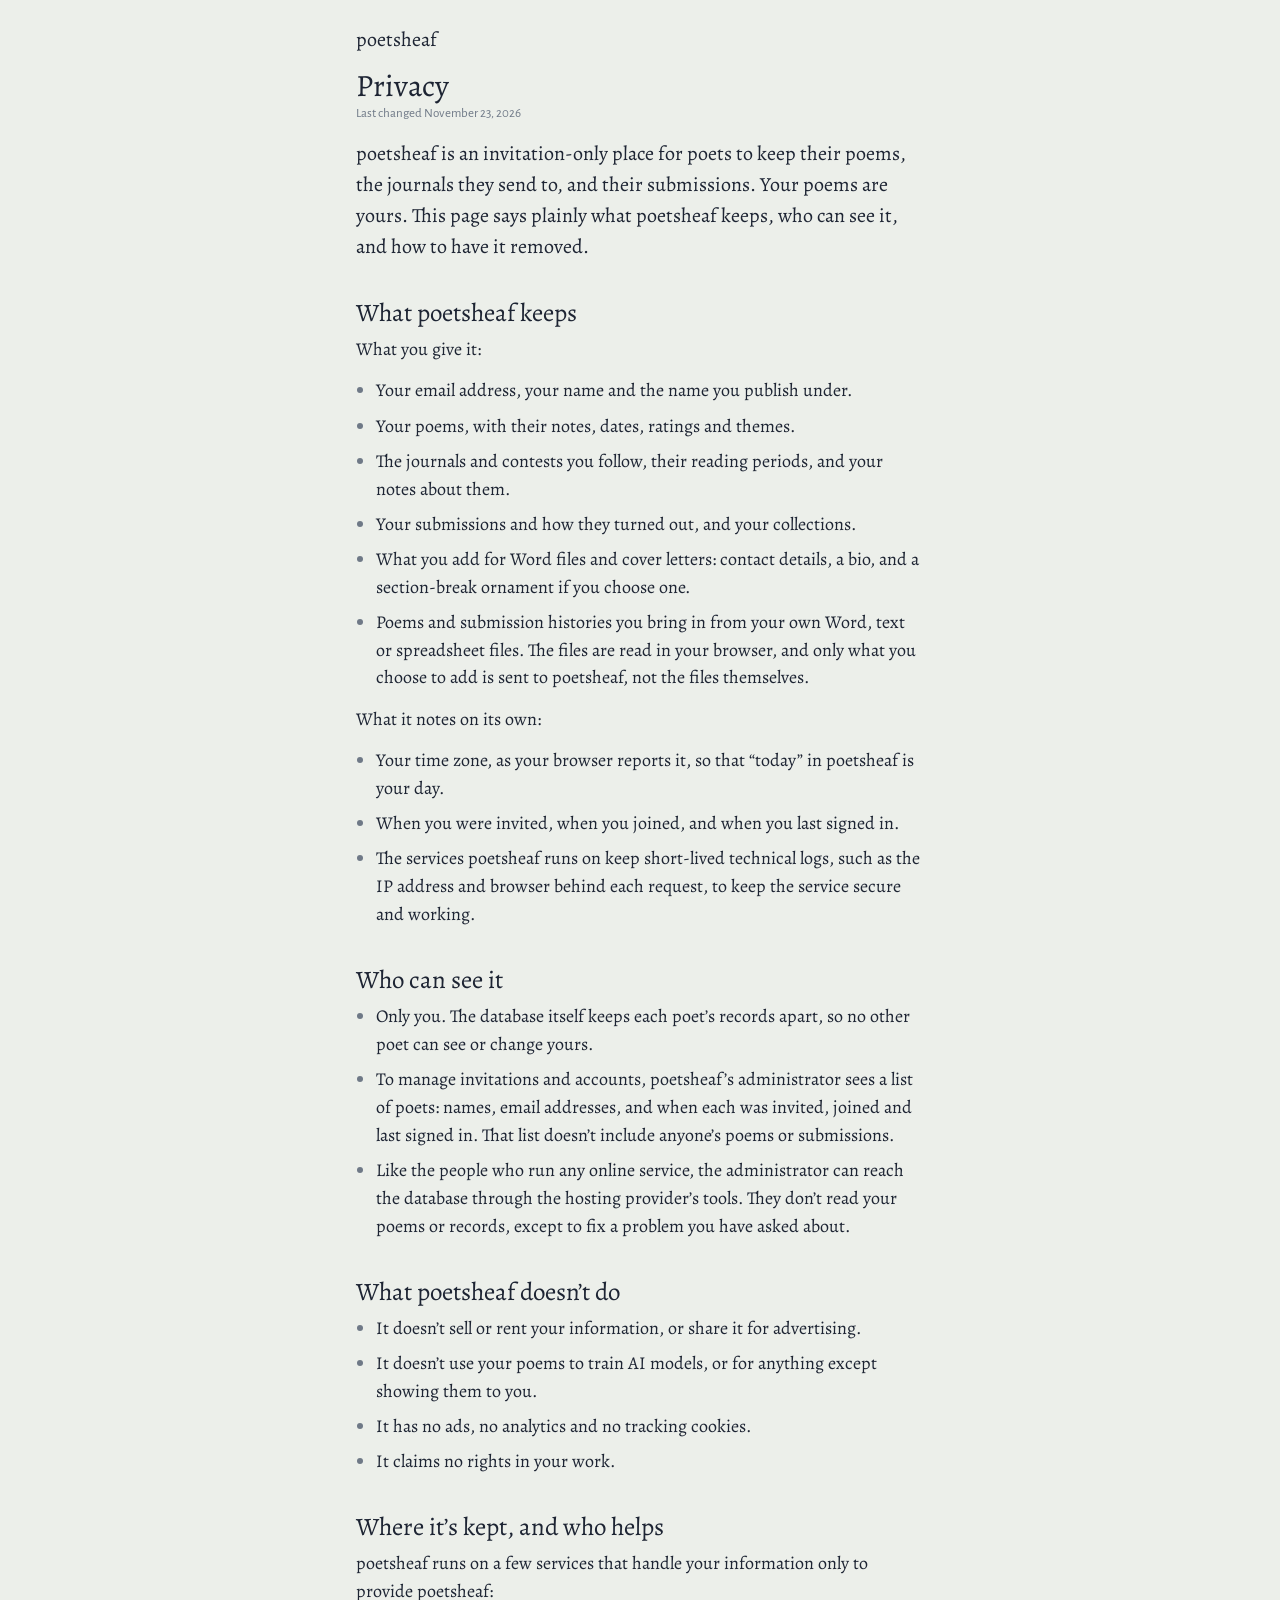
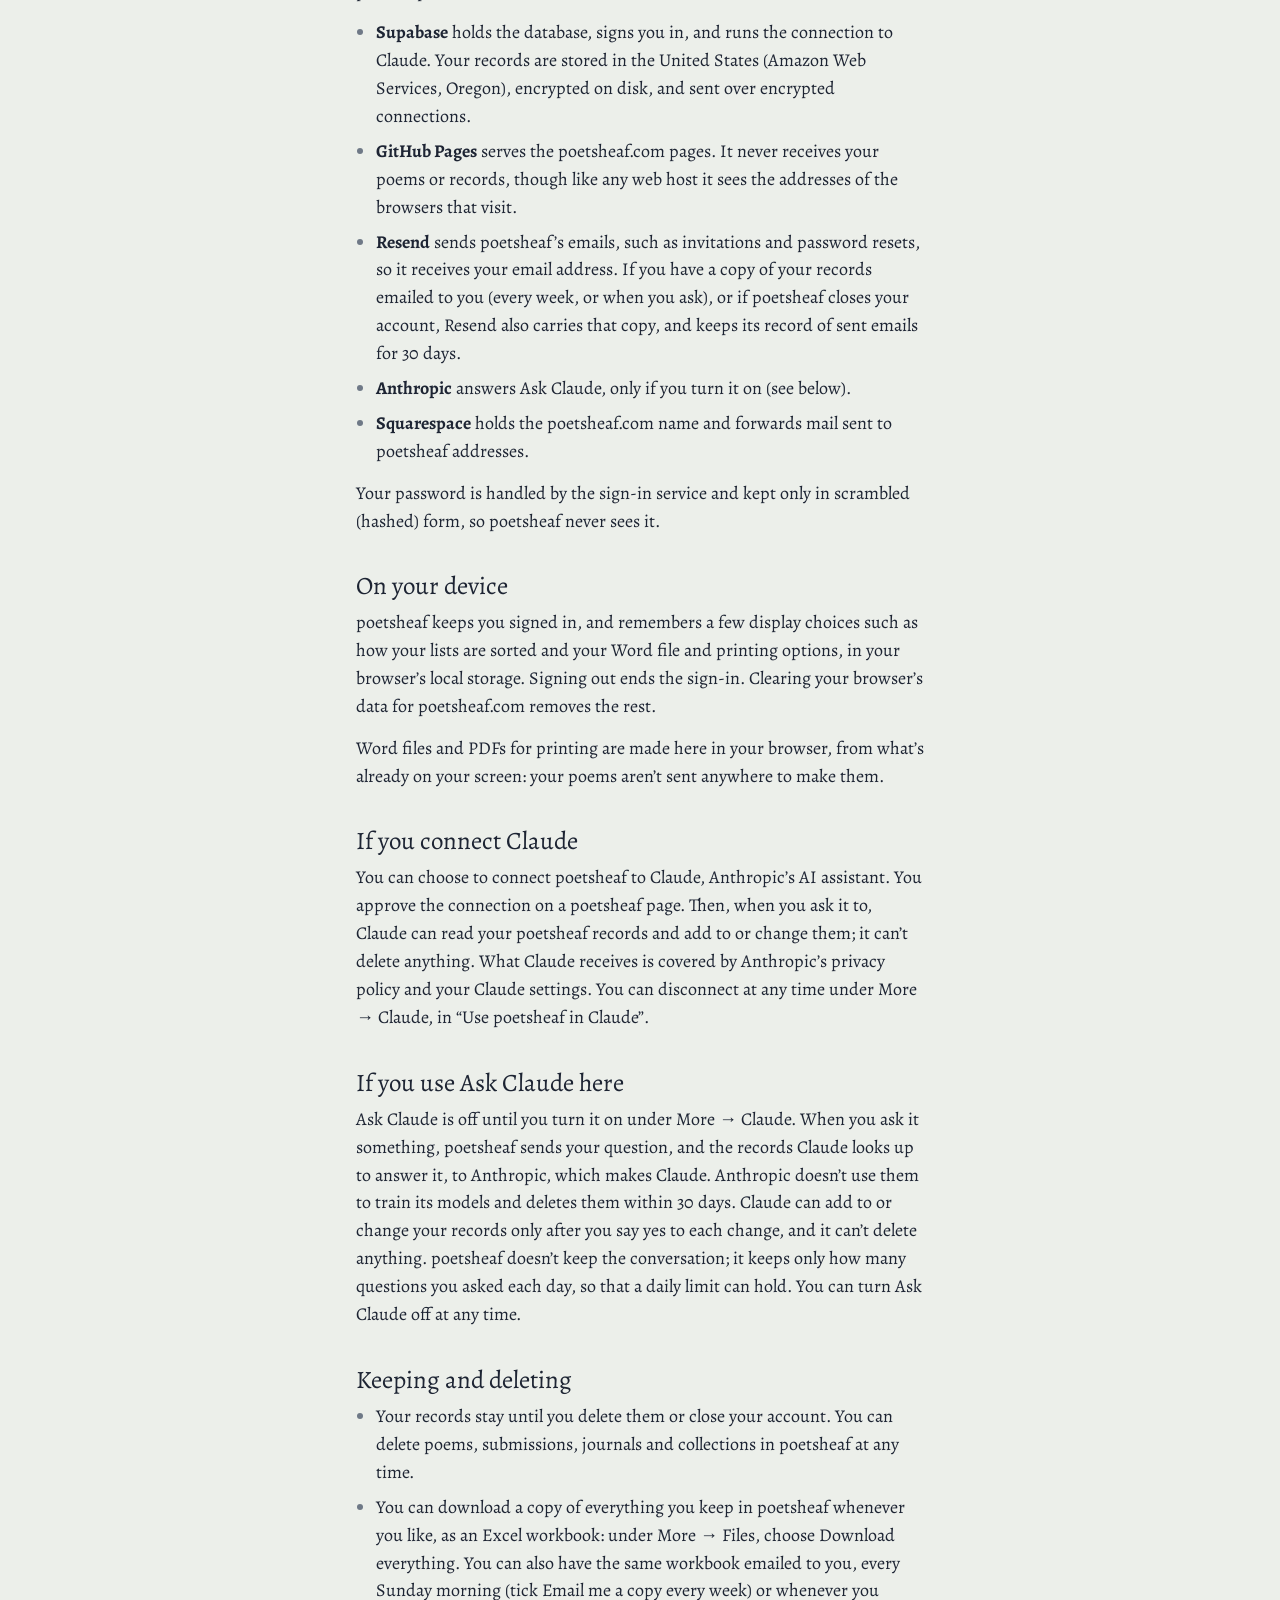
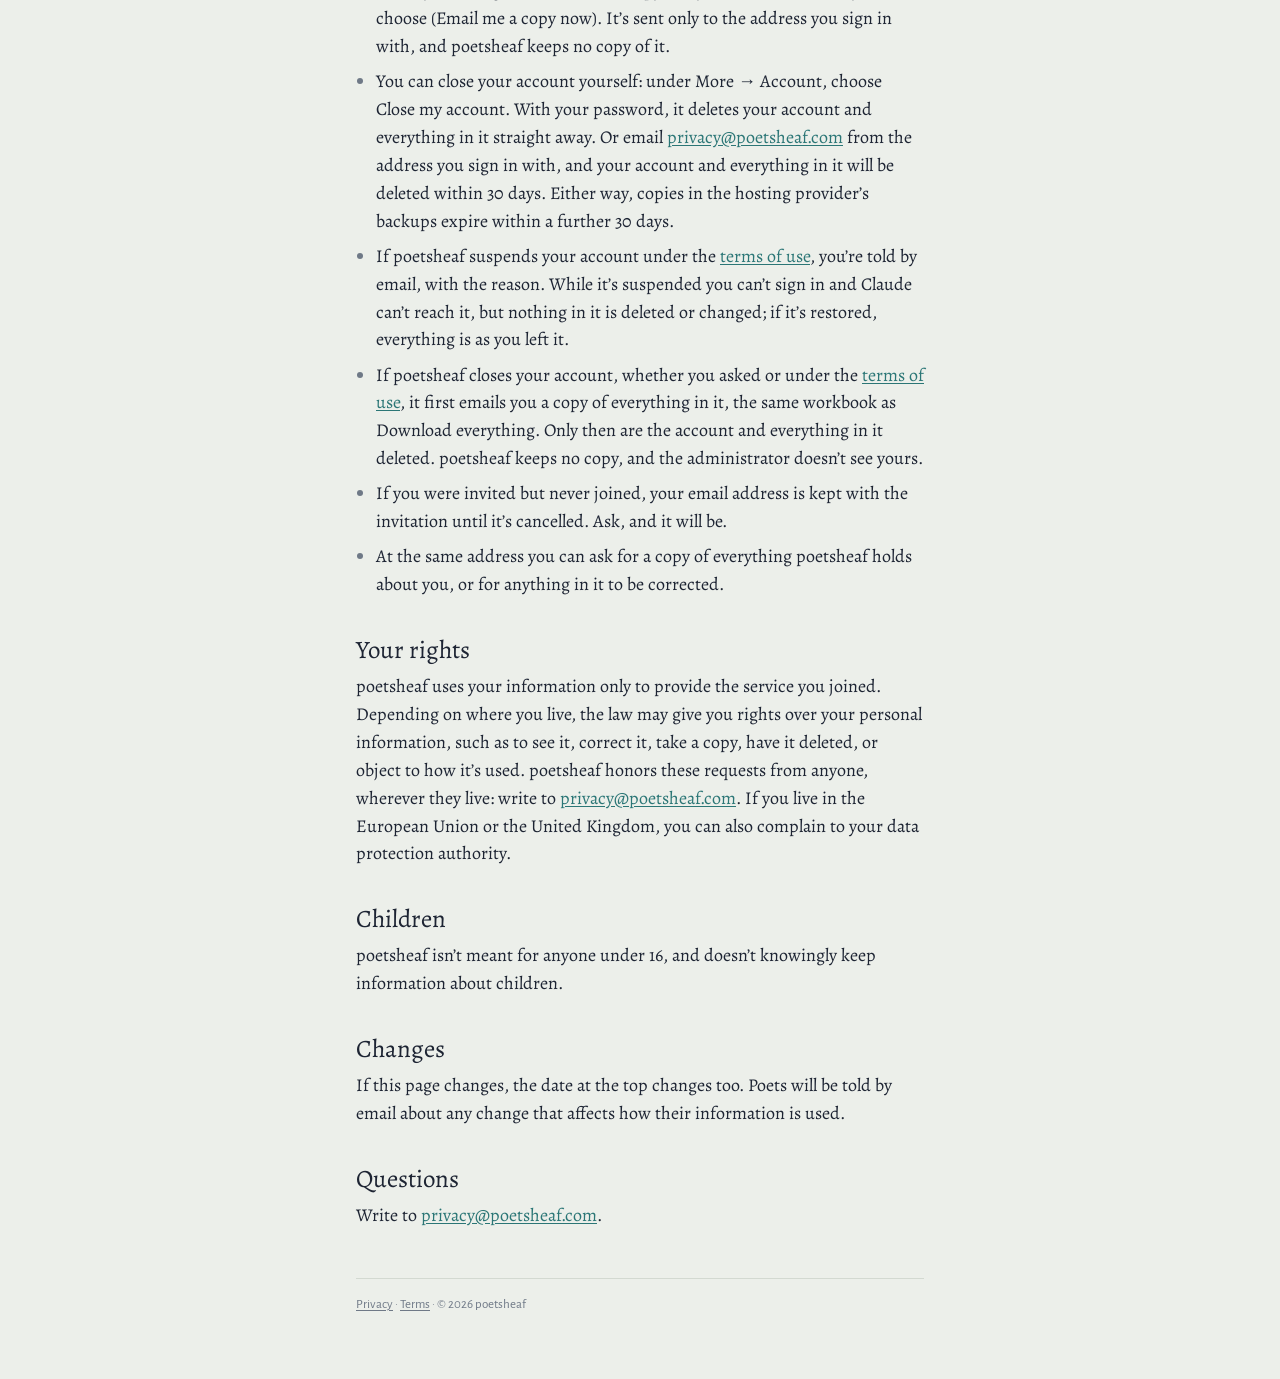
==== commit 82853bba: "Publish d48174e" ====
--- a/privacy.html
+++ b/privacy.html
@@ -8,16 +8,16 @@
     <link rel="icon" href="/favicon.svg" type="image/svg+xml" />
     <link rel="apple-touch-icon" href="/apple-touch-icon.png" />
     <title>Privacy · poetsheaf</title>
-    <script type="module" crossorigin src="/assets/styles-DjkURORS.js"></script>
-    <script type="module" crossorigin src="/assets/note-Drc8csVD.js"></script>
-    <link rel="stylesheet" crossorigin href="/assets/styles-RV5J7xuX.css">
+    <script type="module" crossorigin src="/assets/styles-DQ-6_-wb.js"></script>
+    <script type="module" crossorigin src="/assets/note-DEb20NaD.js"></script>
+    <link rel="stylesheet" crossorigin href="/assets/styles-BWuoqIi8.css">
     <link rel="stylesheet" crossorigin href="/assets/note-CZDCdOjt.css">
   </head>
   <body>
     <main class="note">
       <p class="note-home"><a href="/">poetsheaf</a></p>
       <h1>Privacy</h1>
-      <p class="note-date">Last changed November 21, 2026</p>
+      <p class="note-date">Last changed November 23, 2026</p>
 
       <p class="note-lede">
         poetsheaf is an invitation-only place for poets to keep their poems, the journals they send to, and their
@@ -52,8 +52,8 @@
       <ul>
         <li>Only you. The database itself keeps each poet’s records apart, so no other poet can see or change yours.</li>
         <li>
-          To manage invitations, poetsheaf’s administrator sees a list of poets: names, email addresses, and when each
-          was invited, joined and last signed in. That list doesn’t include anyone’s poems or submissions.
+          To manage invitations and accounts, poetsheaf’s administrator sees a list of poets: names, email addresses, and
+          when each was invited, joined and last signed in. That list doesn’t include anyone’s poems or submissions.
         </li>
         <li>
           Like the people who run any online service, the administrator can reach the database through the hosting
@@ -80,7 +80,14 @@
           <strong>GitHub Pages</strong> serves the poetsheaf.com pages. It never receives your poems or records, though
           like any web host it sees the addresses of the browsers that visit.
         </li>
-        <li><strong>Resend</strong> sends poetsheaf’s emails, such as invitations and password resets, so it receives your email address.</li>
+        <li>
+          <strong>Resend</strong> sends poetsheaf’s emails, such as invitations and password resets, so it receives your
+          email address. If you have a copy of your records emailed to you (every week, or when you ask), or if
+          poetsheaf closes your account, Resend also carries that copy, and keeps its record of sent emails for 30 days.
+        </li>
+        <li>
+          <strong>Anthropic</strong> answers Ask Claude, only if you turn it on (see below).
+        </li>
         <li><strong>Squarespace</strong> holds the poetsheaf.com name and forwards mail sent to poetsheaf addresses.</li>
       </ul>
       <p>
@@ -90,8 +97,12 @@
       <h2 id="device">On your device</h2>
       <p>
         poetsheaf keeps you signed in, and remembers a few display choices such as how your lists are sorted and your
-        Word file options, in your browser’s local storage. Signing out ends the sign-in. Clearing your browser’s data
-        for poetsheaf.com removes the rest.
+        Word file and printing options, in your browser’s local storage. Signing out ends the sign-in. Clearing your
+        browser’s data for poetsheaf.com removes the rest.
+      </p>
+      <p>
+        Word files and PDFs for printing are made here in your browser, from what’s already on your screen: your poems
+        aren’t sent anywhere to make them.
       </p>
 
       <h2 id="claude">If you connect Claude</h2>
@@ -99,7 +110,16 @@
         You can choose to connect poetsheaf to Claude, Anthropic’s AI assistant. You approve the connection on a
         poetsheaf page. Then, when you ask it to, Claude can read your poetsheaf records and add to or change them; it
         can’t delete anything. What Claude receives is covered by Anthropic’s privacy policy and your Claude settings.
-        You can disconnect at any time under More, in “Use poetsheaf in Claude”.
+        You can disconnect at any time under More → Claude, in “Use poetsheaf in Claude”.
+      </p>
+
+      <h2 id="ask-claude">If you use Ask Claude here</h2>
+      <p>
+        Ask Claude is off until you turn it on under More → Claude. When you ask it something, poetsheaf sends your question,
+        and the records Claude looks up to answer it, to Anthropic, which makes Claude. Anthropic doesn’t use them to
+        train its models and deletes them within 30 days. Claude can add to or change your records only after you say
+        yes to each change, and it can’t delete anything. poetsheaf doesn’t keep the conversation; it keeps only how
+        many questions you asked each day, so that a daily limit can hold. You can turn Ask Claude off at any time.
       </p>
 
       <h2 id="deleting">Keeping and deleting</h2>
@@ -107,14 +127,26 @@
         <li>Your records stay until you delete them or close your account. You can delete poems, submissions, journals and collections in poetsheaf at any time.</li>
         <li>
           You can download a copy of everything you keep in poetsheaf whenever you like, as an Excel workbook: under
-          More, choose Download everything.
+          More → Files, choose Download everything. You can also have the same workbook emailed to you, every Sunday morning
+          (tick Email me a copy every week) or whenever you choose (Email me a copy now). It’s sent only to the address
+          you sign in with, and poetsheaf keeps no copy of it.
         </li>
         <li>
-          You can close your account yourself: under More, in Account, choose Close my account. With your password, it
+          You can close your account yourself: under More → Account, choose Close my account. With your password, it
           deletes your account and everything in it straight away. Or email
           <a href="mailto:privacy@poetsheaf.com">privacy@poetsheaf.com</a> from the address you sign in with, and your
           account and everything in it will be deleted within 30 days. Either way, copies in the hosting provider’s
           backups expire within a further 30 days.
+        </li>
+        <li>
+          If poetsheaf suspends your account under the <a href="/terms.html#ending">terms of use</a>, you’re told by
+          email, with the reason. While it’s suspended you can’t sign in and Claude can’t reach it, but nothing in it is
+          deleted or changed; if it’s restored, everything is as you left it.
+        </li>
+        <li>
+          If poetsheaf closes your account, whether you asked or under the <a href="/terms.html#ending">terms of use</a>,
+          it first emails you a copy of everything in it, the same workbook as Download everything. Only then are the
+          account and everything in it deleted. poetsheaf keeps no copy, and the administrator doesn’t see yours.
         </li>
         <li>If you were invited but never joined, your email address is kept with the invitation until it’s cancelled. Ask, and it will be.</li>
         <li>At the same address you can ask for a copy of everything poetsheaf holds about you, or for anything in it to be corrected.</li>
--- a/assets/styles-BWuoqIi8.css
+++ b/assets/styles-BWuoqIi8.css
@@ -0,0 +1 @@
+@font-face{font-family:Alegreya;font-style:normal;font-display:swap;font-weight:400;src:url(/assets/alegreya-cyrillic-ext-400-normal-DN8azYTI.woff2) format("woff2"),url(/assets/alegreya-cyrillic-ext-400-normal-Cj1kF6KR.woff) format("woff");unicode-range:U+0460-052F,U+1C80-1C8A,U+20B4,U+2DE0-2DFF,U+A640-A69F,U+FE2E-FE2F}@font-face{font-family:Alegreya;font-style:normal;font-display:swap;font-weight:400;src:url(/assets/alegreya-cyrillic-400-normal-72Io3whm.woff2) format("woff2"),url(/assets/alegreya-cyrillic-400-normal-VT77nruV.woff) format("woff");unicode-range:U+0301,U+0400-045F,U+0490-0491,U+04B0-04B1,U+2116}@font-face{font-family:Alegreya;font-style:normal;font-display:swap;font-weight:400;src:url(/assets/alegreya-greek-ext-400-normal-ueNFnE5s.woff2) format("woff2"),url(/assets/alegreya-greek-ext-400-normal-UcF-MPys.woff) format("woff");unicode-range:U+1F00-1FFF}@font-face{font-family:Alegreya;font-style:normal;font-display:swap;font-weight:400;src:url(/assets/alegreya-greek-400-normal-BI7tMDVB.woff2) format("woff2"),url(/assets/alegreya-greek-400-normal-BTnTTGc4.woff) format("woff");unicode-range:U+0370-0377,U+037A-037F,U+0384-038A,U+038C,U+038E-03A1,U+03A3-03FF}@font-face{font-family:Alegreya;font-style:normal;font-display:swap;font-weight:400;src:url(/assets/alegreya-vietnamese-400-normal-D8CgJdBg.woff2) format("woff2"),url(/assets/alegreya-vietnamese-400-normal-D-Jsyxvv.woff) format("woff");unicode-range:U+0102-0103,U+0110-0111,U+0128-0129,U+0168-0169,U+01A0-01A1,U+01AF-01B0,U+0300-0301,U+0303-0304,U+0308-0309,U+0323,U+0329,U+1EA0-1EF9,U+20AB}@font-face{font-family:Alegreya;font-style:normal;font-display:swap;font-weight:400;src:url(/assets/alegreya-latin-ext-400-normal-BJ1luULk.woff2) format("woff2"),url(/assets/alegreya-latin-ext-400-normal-I24-Fo_X.woff) format("woff");unicode-range:U+0100-02BA,U+02BD-02C5,U+02C7-02CC,U+02CE-02D7,U+02DD-02FF,U+0304,U+0308,U+0329,U+1D00-1DBF,U+1E00-1E9F,U+1EF2-1EFF,U+2020,U+20A0-20AB,U+20AD-20C0,U+2113,U+2C60-2C7F,U+A720-A7FF}@font-face{font-family:Alegreya;font-style:normal;font-display:swap;font-weight:400;src:url(/assets/alegreya-latin-400-normal-BLlBRtDv.woff2) format("woff2"),url(/assets/alegreya-latin-400-normal-BuQWlRPA.woff) format("woff");unicode-range:U+0000-00FF,U+0131,U+0152-0153,U+02BB-02BC,U+02C6,U+02DA,U+02DC,U+0304,U+0308,U+0329,U+2000-206F,U+20AC,U+2122,U+2191,U+2193,U+2212,U+2215,U+FEFF,U+FFFD}@font-face{font-family:Alegreya;font-style:italic;font-display:swap;font-weight:400;src:url(/assets/alegreya-cyrillic-ext-400-italic-CJ53xJ73.woff2) format("woff2"),url(/assets/alegreya-cyrillic-ext-400-italic-281qz-PX.woff) format("woff");unicode-range:U+0460-052F,U+1C80-1C8A,U+20B4,U+2DE0-2DFF,U+A640-A69F,U+FE2E-FE2F}@font-face{font-family:Alegreya;font-style:italic;font-display:swap;font-weight:400;src:url(/assets/alegreya-cyrillic-400-italic-CzOFVsaV.woff2) format("woff2"),url(/assets/alegreya-cyrillic-400-italic-DSxbt1-2.woff) format("woff");unicode-range:U+0301,U+0400-045F,U+0490-0491,U+04B0-04B1,U+2116}@font-face{font-family:Alegreya;font-style:italic;font-display:swap;font-weight:400;src:url(/assets/alegreya-greek-ext-400-italic-BqZ1xVE4.woff2) format("woff2"),url(/assets/alegreya-greek-ext-400-italic-EKR1I7m6.woff) format("woff");unicode-range:U+1F00-1FFF}@font-face{font-family:Alegreya;font-style:italic;font-display:swap;font-weight:400;src:url(/assets/alegreya-greek-400-italic-DpcfyKEk.woff2) format("woff2"),url(/assets/alegreya-greek-400-italic-D9g29fJh.woff) format("woff");unicode-range:U+0370-0377,U+037A-037F,U+0384-038A,U+038C,U+038E-03A1,U+03A3-03FF}@font-face{font-family:Alegreya;font-style:italic;font-display:swap;font-weight:400;src:url(/assets/alegreya-vietnamese-400-italic-CJsk7YCA.woff2) format("woff2"),url(/assets/alegreya-vietnamese-400-italic-DD2hiUnx.woff) format("woff");unicode-range:U+0102-0103,U+0110-0111,U+0128-0129,U+0168-0169,U+01A0-01A1,U+01AF-01B0,U+0300-0301,U+0303-0304,U+0308-0309,U+0323,U+0329,U+1EA0-1EF9,U+20AB}@font-face{font-family:Alegreya;font-style:italic;font-display:swap;font-weight:400;src:url(/assets/alegreya-latin-ext-400-italic-Cf8WgXZg.woff2) format("woff2"),url(/assets/alegreya-latin-ext-400-italic-BQgzjtbe.woff) format("woff");unicode-range:U+0100-02BA,U+02BD-02C5,U+02C7-02CC,U+02CE-02D7,U+02DD-02FF,U+0304,U+0308,U+0329,U+1D00-1DBF,U+1E00-1E9F,U+1EF2-1EFF,U+2020,U+20A0-20AB,U+20AD-20C0,U+2113,U+2C60-2C7F,U+A720-A7FF}@font-face{font-family:Alegreya;font-style:italic;font-display:swap;font-weight:400;src:url(/assets/alegreya-latin-400-italic-BXpar-rJ.woff2) format("woff2"),url(/assets/alegreya-latin-400-italic-CJvUQvZT.woff) format("woff");unicode-range:U+0000-00FF,U+0131,U+0152-0153,U+02BB-02BC,U+02C6,U+02DA,U+02DC,U+0304,U+0308,U+0329,U+2000-206F,U+20AC,U+2122,U+2191,U+2193,U+2212,U+2215,U+FEFF,U+FFFD}@font-face{font-family:Alegreya;font-style:normal;font-display:swap;font-weight:700;src:url(/assets/alegreya-cyrillic-ext-700-normal-Dx8o6fqX.woff2) format("woff2"),url(/assets/alegreya-cyrillic-ext-700-normal-A6q6xEOT.woff) format("woff");unicode-range:U+0460-052F,U+1C80-1C8A,U+20B4,U+2DE0-2DFF,U+A640-A69F,U+FE2E-FE2F}@font-face{font-family:Alegreya;font-style:normal;font-display:swap;font-weight:700;src:url(/assets/alegreya-cyrillic-700-normal-Bftrb-m-.woff2) format("woff2"),url(/assets/alegreya-cyrillic-700-normal-_o_NBoYw.woff) format("woff");unicode-range:U+0301,U+0400-045F,U+0490-0491,U+04B0-04B1,U+2116}@font-face{font-family:Alegreya;font-style:normal;font-display:swap;font-weight:700;src:url(/assets/alegreya-greek-ext-700-normal-DzPShcR4.woff2) format("woff2"),url(/assets/alegreya-greek-ext-700-normal-DQPzd-kK.woff) format("woff");unicode-range:U+1F00-1FFF}@font-face{font-family:Alegreya;font-style:normal;font-display:swap;font-weight:700;src:url(/assets/alegreya-greek-700-normal-ByoPpMZf.woff2) format("woff2"),url(/assets/alegreya-greek-700-normal-mWQ2Ne64.woff) format("woff");unicode-range:U+0370-0377,U+037A-037F,U+0384-038A,U+038C,U+038E-03A1,U+03A3-03FF}@font-face{font-family:Alegreya;font-style:normal;font-display:swap;font-weight:700;src:url(/assets/alegreya-vietnamese-700-normal-CvM8am9u.woff2) format("woff2"),url(/assets/alegreya-vietnamese-700-normal-CdvEC7Dz.woff) format("woff");unicode-range:U+0102-0103,U+0110-0111,U+0128-0129,U+0168-0169,U+01A0-01A1,U+01AF-01B0,U+0300-0301,U+0303-0304,U+0308-0309,U+0323,U+0329,U+1EA0-1EF9,U+20AB}@font-face{font-family:Alegreya;font-style:normal;font-display:swap;font-weight:700;src:url(/assets/alegreya-latin-ext-700-normal-CEFih5UF.woff2) format("woff2"),url(/assets/alegreya-latin-ext-700-normal-B6bzkdlx.woff) format("woff");unicode-range:U+0100-02BA,U+02BD-02C5,U+02C7-02CC,U+02CE-02D7,U+02DD-02FF,U+0304,U+0308,U+0329,U+1D00-1DBF,U+1E00-1E9F,U+1EF2-1EFF,U+2020,U+20A0-20AB,U+20AD-20C0,U+2113,U+2C60-2C7F,U+A720-A7FF}@font-face{font-family:Alegreya;font-style:normal;font-display:swap;font-weight:700;src:url(/assets/alegreya-latin-700-normal-Vpz_43wJ.woff2) format("woff2"),url(/assets/alegreya-latin-700-normal-BS7r-qZs.woff) format("woff");unicode-range:U+0000-00FF,U+0131,U+0152-0153,U+02BB-02BC,U+02C6,U+02DA,U+02DC,U+0304,U+0308,U+0329,U+2000-206F,U+20AC,U+2122,U+2191,U+2193,U+2212,U+2215,U+FEFF,U+FFFD}@font-face{font-family:Alegreya Sans;font-style:normal;font-display:swap;font-weight:400;src:url(/assets/alegreya-sans-cyrillic-ext-400-normal-CBouUAPx.woff2) format("woff2"),url(/assets/alegreya-sans-cyrillic-ext-400-normal-ClLgPhqT.woff) format("woff");unicode-range:U+0460-052F,U+1C80-1C8A,U+20B4,U+2DE0-2DFF,U+A640-A69F,U+FE2E-FE2F}@font-face{font-family:Alegreya Sans;font-style:normal;font-display:swap;font-weight:400;src:url(/assets/alegreya-sans-cyrillic-400-normal-CFUoBDld.woff2) format("woff2"),url(/assets/alegreya-sans-cyrillic-400-normal-C2XSGevv.woff) format("woff");unicode-range:U+0301,U+0400-045F,U+0490-0491,U+04B0-04B1,U+2116}@font-face{font-family:Alegreya Sans;font-style:normal;font-display:swap;font-weight:400;src:url(/assets/alegreya-sans-greek-ext-400-normal-CaUEPd_u.woff2) format("woff2"),url(/assets/alegreya-sans-greek-ext-400-normal-D6j-TQLM.woff) format("woff");unicode-range:U+1F00-1FFF}@font-face{font-family:Alegreya Sans;font-style:normal;font-display:swap;font-weight:400;src:url(/assets/alegreya-sans-greek-400-normal-B87Md6o9.woff2) format("woff2"),url(/assets/alegreya-sans-greek-400-normal-8U5NAP_q.woff) format("woff");unicode-range:U+0370-0377,U+037A-037F,U+0384-038A,U+038C,U+038E-03A1,U+03A3-03FF}@font-face{font-family:Alegreya Sans;font-style:normal;font-display:swap;font-weight:400;src:url(/assets/alegreya-sans-vietnamese-400-normal-D7fwYHgb.woff2) format("woff2"),url(/assets/alegreya-sans-vietnamese-400-normal-BFvpiE3j.woff) format("woff");unicode-range:U+0102-0103,U+0110-0111,U+0128-0129,U+0168-0169,U+01A0-01A1,U+01AF-01B0,U+0300-0301,U+0303-0304,U+0308-0309,U+0323,U+0329,U+1EA0-1EF9,U+20AB}@font-face{font-family:Alegreya Sans;font-style:normal;font-display:swap;font-weight:400;src:url(/assets/alegreya-sans-latin-ext-400-normal-D7N6b6bd.woff2) format("woff2"),url(/assets/alegreya-sans-latin-ext-400-normal-DpBVrRWA.woff) format("woff");unicode-range:U+0100-02BA,U+02BD-02C5,U+02C7-02CC,U+02CE-02D7,U+02DD-02FF,U+0304,U+0308,U+0329,U+1D00-1DBF,U+1E00-1E9F,U+1EF2-1EFF,U+2020,U+20A0-20AB,U+20AD-20C0,U+2113,U+2C60-2C7F,U+A720-A7FF}@font-face{font-family:Alegreya Sans;font-style:normal;font-display:swap;font-weight:400;src:url(/assets/alegreya-sans-latin-400-normal-DtLlO8BS.woff2) format("woff2"),url(/assets/alegreya-sans-latin-400-normal-DmA8jeke.woff) format("woff");unicode-range:U+0000-00FF,U+0131,U+0152-0153,U+02BB-02BC,U+02C6,U+02DA,U+02DC,U+0304,U+0308,U+0329,U+2000-206F,U+20AC,U+2122,U+2191,U+2193,U+2212,U+2215,U+FEFF,U+FFFD}@font-face{font-family:Alegreya Sans;font-style:normal;font-display:swap;font-weight:500;src:url(/assets/alegreya-sans-cyrillic-ext-500-normal-BjdEjhHc.woff2) format("woff2"),url(/assets/alegreya-sans-cyrillic-ext-500-normal-CBZLRaMr.woff) format("woff");unicode-range:U+0460-052F,U+1C80-1C8A,U+20B4,U+2DE0-2DFF,U+A640-A69F,U+FE2E-FE2F}@font-face{font-family:Alegreya Sans;font-style:normal;font-display:swap;font-weight:500;src:url(/assets/alegreya-sans-cyrillic-500-normal-kQHBM3cE.woff2) format("woff2"),url(/assets/alegreya-sans-cyrillic-500-normal-gEBUHwKD.woff) format("woff");unicode-range:U+0301,U+0400-045F,U+0490-0491,U+04B0-04B1,U+2116}@font-face{font-family:Alegreya Sans;font-style:normal;font-display:swap;font-weight:500;src:url(/assets/alegreya-sans-greek-ext-500-normal-8OvC5Vmr.woff2) format("woff2"),url(/assets/alegreya-sans-greek-ext-500-normal-Cp0bGOKK.woff) format("woff");unicode-range:U+1F00-1FFF}@font-face{font-family:Alegreya Sans;font-style:normal;font-display:swap;font-weight:500;src:url(/assets/alegreya-sans-greek-500-normal-CjlmbScm.woff2) format("woff2"),url(/assets/alegreya-sans-greek-500-normal-BwxJMQU_.woff) format("woff");unicode-range:U+0370-0377,U+037A-037F,U+0384-038A,U+038C,U+038E-03A1,U+03A3-03FF}@font-face{font-family:Alegreya Sans;font-style:normal;font-display:swap;font-weight:500;src:url(/assets/alegreya-sans-vietnamese-500-normal-CFLbXWhL.woff2) format("woff2"),url(/assets/alegreya-sans-vietnamese-500-normal-B1LHNMw0.woff) format("woff");unicode-range:U+0102-0103,U+0110-0111,U+0128-0129,U+0168-0169,U+01A0-01A1,U+01AF-01B0,U+0300-0301,U+0303-0304,U+0308-0309,U+0323,U+0329,U+1EA0-1EF9,U+20AB}@font-face{font-family:Alegreya Sans;font-style:normal;font-display:swap;font-weight:500;src:url(/assets/alegreya-sans-latin-ext-500-normal-TH5u60nj.woff2) format("woff2"),url(/assets/alegreya-sans-latin-ext-500-normal-CxFoZ42m.woff) format("woff");unicode-range:U+0100-02BA,U+02BD-02C5,U+02C7-02CC,U+02CE-02D7,U+02DD-02FF,U+0304,U+0308,U+0329,U+1D00-1DBF,U+1E00-1E9F,U+1EF2-1EFF,U+2020,U+20A0-20AB,U+20AD-20C0,U+2113,U+2C60-2C7F,U+A720-A7FF}@font-face{font-family:Alegreya Sans;font-style:normal;font-display:swap;font-weight:500;src:url(/assets/alegreya-sans-latin-500-normal-DS713u5J.woff2) format("woff2"),url(/assets/alegreya-sans-latin-500-normal-vXxrTKJT.woff) format("woff");unicode-range:U+0000-00FF,U+0131,U+0152-0153,U+02BB-02BC,U+02C6,U+02DA,U+02DC,U+0304,U+0308,U+0329,U+2000-206F,U+20AC,U+2122,U+2191,U+2193,U+2212,U+2215,U+FEFF,U+FFFD}:root{--paper: #eceFea;--sheet: #f7f8f5;--field: #fcfdfb;--ink: #1d2433;--ink-2: #4a5465;--ink-3: #6f7987;--rule: #d3d9d1;--rule-strong: #b9c1b7;--band: #dce1da;--verdigris: #2b7676;--verdigris-wash: #d6e8e4;--ochre: #94700f;--oxblood: #8c3a39;--laurel: #3f6a2e;--dusk: #565a8a;--serif: "Alegreya", "Iowan Old Style", "Palatino Linotype", Georgia, serif;--sans: "Alegreya Sans", "Gill Sans", "Segoe UI", system-ui, sans-serif;--s-1: .8125rem;--s0: 1.0625rem;--s1: 1.25rem;--s2: 1.5625rem;--s3: 1.9375rem;--col: 42rem;--tabbar: 4rem;--radius: 6px;color-scheme:light}*,*:before,*:after{box-sizing:border-box}html{-webkit-text-size-adjust:100%}body{margin:0;background:var(--paper);color:var(--ink);font:400 var(--s0) / 1.45 var(--sans);font-feature-settings:"kern","liga";-webkit-font-smoothing:antialiased}body.sheet-open{overflow:hidden}h1,h2,h3,h4{margin:0;font-weight:500}p{margin:0}button,input,select,textarea{font:inherit;color:inherit}button{cursor:pointer}a{color:var(--verdigris);text-underline-offset:2px}:focus-visible{outline:2px solid var(--verdigris);outline-offset:2px}.wordmark{display:inline-flex;align-items:center;gap:.35em;font:500 var(--s1) / 1 var(--serif);letter-spacing:.01em;color:var(--ink)}.wordmark.large{font-size:var(--s3)}.wordmark-mark{width:1.05em;height:1.05em;fill:none;stroke:currentColor;stroke-width:1.4;stroke-linecap:round}.app{min-height:100dvh}.topbar{max-width:var(--col);margin:0 auto;padding:calc(env(safe-area-inset-top) + .9rem) 1.25rem .4rem;display:flex;align-items:center;justify-content:space-between;gap:1rem}.wordmark-button{border:0;background:none;padding:.2rem .25rem;margin:-.2rem -.25rem;border-radius:var(--radius);cursor:pointer;color:inherit}.wordmark-button:hover .wordmark{color:var(--verdigris)}.signout{display:inline-flex;align-items:center;gap:.35rem;border:0;background:none;cursor:pointer;color:var(--ink-3);font:500 var(--s-1) / 1 var(--sans);padding:.45rem .5rem;margin-right:-.5rem;border-radius:var(--radius)}.signout:hover{color:var(--ink)}.ask-claude{display:inline-flex;align-items:center;gap:.35rem;margin-left:auto;cursor:pointer;border:1px solid color-mix(in srgb,var(--verdigris) 45%,transparent);border-radius:var(--radius);background:none;color:var(--verdigris);font:500 var(--s-1) / 1 var(--sans);padding:.4rem .65rem .4rem .5rem}.ask-claude:hover{background:color-mix(in srgb,var(--verdigris) 8%,transparent)}.signout-icon{width:1.25rem;height:1.25rem;fill:none;stroke:currentColor;stroke-width:1.5;stroke-linecap:round;stroke-linejoin:round}#account-heading:focus{outline:none}.invite-preview{margin:.25rem 0 .5rem}.invite-subject{margin:0 0 .5rem;font-size:var(--s-1)}.invite-mail{background:#f7f8f5;border:1px solid var(--rule);border-radius:var(--radius);padding:1.25rem 1.25rem 1rem;color:var(--ink)}.invite-mail p{margin:0 0 .85rem;font:1rem/1.55 Georgia,Palatino Linotype,serif;overflow-wrap:anywhere}.invite-mail .invite-brand{font-size:1.3rem;margin-bottom:.75rem}.invite-button{display:inline-block;margin:.15rem 0 .9rem;padding:.55rem 1rem;border-radius:var(--radius);background:var(--ink);color:#f7f8f5;font:700 .95rem/1.2 Helvetica,Arial,sans-serif}.invite-mail .invite-small{margin:0;font:.75rem/1.5 Helvetica,Arial,sans-serif;color:var(--ink-3)}.invite-link{color:#2b7676;text-decoration:underline}.ptr{position:relative;height:0;max-width:var(--col);margin:0 auto}.ptr-inner{position:absolute;inset:0 0 auto 0;overflow:hidden;display:flex;align-items:center;justify-content:center;gap:.4rem;color:var(--ink-3);font:500 var(--s-1) / 1 var(--sans)}.ptr.ready .ptr-inner,.ptr.refreshing .ptr-inner{color:var(--verdigris)}.ptr-icon{width:1.2rem;height:1.2rem;flex:none;fill:none;stroke:currentColor;stroke-width:1.75;stroke-linecap:round;stroke-linejoin:round;transition:transform .15s}.ptr.refreshing .ptr-icon{animation:ptr-spin .9s linear infinite}@keyframes ptr-spin{to{transform:rotate(360deg)}}.content.settling{transition:transform .22s ease-out}.ptr.settling .ptr-inner{transition:height .22s ease-out,opacity .22s ease-out}.content.pulled{will-change:transform}@media(prefers-reduced-motion:reduce){.ptr.refreshing .ptr-icon{animation:none}.content.settling,.ptr.settling .ptr-inner{transition:none}}.content{max-width:var(--col);margin:0 auto;padding:0 1.25rem calc(var(--tabbar) + env(safe-area-inset-bottom) + 2rem)}.tabbar{position:fixed;inset:auto 0 0 0;z-index:10;display:grid;grid-template-columns:repeat(5,minmax(0,1fr));height:calc(var(--tabbar) + env(safe-area-inset-bottom));padding-bottom:env(safe-area-inset-bottom);background:color-mix(in srgb,var(--sheet) 94%,transparent);-webkit-backdrop-filter:blur(8px);backdrop-filter:blur(8px);border-top:1px solid var(--rule)}.tabbar button{display:flex;flex-direction:column;align-items:center;justify-content:center;gap:.15rem;border:0;background:none;color:var(--ink-3);font-size:.75rem;font-weight:500;min-width:0;padding:0}.tabbar button span{max-width:100%;overflow:hidden;text-overflow:ellipsis;white-space:nowrap}.tabbar button.on{color:var(--ink)}.tab-icon{width:1.5rem;height:1.5rem;fill:none;stroke:currentColor;stroke-width:1.5;stroke-linecap:round;stroke-linejoin:round}.tabbar button.on .tab-icon{stroke-width:2}@media(min-width:900px){.tabbar{position:sticky;inset:0 auto auto auto;height:auto;padding:.4rem 0;display:flex;justify-content:center;gap:2rem;border-top:0;border-bottom:1px solid var(--rule)}.tabbar button{flex-direction:row;gap:.4rem;font-size:var(--s0);padding:.45rem .2rem}.tab-icon{width:1.2rem;height:1.2rem}.app{display:flex;flex-direction:column}.topbar{order:0;width:100%}.tabbar{order:1}.content{order:2;width:100%;padding-bottom:4rem;padding-top:1rem}.ptr{order:2;width:100%}}.tab-head{display:flex;align-items:baseline;justify-content:space-between;gap:1rem;margin:.6rem 0 .9rem}.tab-head h1{font:500 var(--s3) / 1.1 var(--serif)}.tools{display:grid;gap:.65rem;margin:.9rem 0 .6rem}.segmented{display:flex;gap:1.4rem;border-bottom:1px solid var(--rule)}.segmented button{border:0;background:none;padding:.45rem 0 .55rem;margin-bottom:-1px;color:var(--ink-3);font-weight:500;border-bottom:2px solid transparent}.segmented button.on{color:var(--ink);border-bottom-color:var(--ink)}.segmented button{white-space:nowrap}@media(max-width:480px){.segmented{gap:.95rem;overflow-x:auto;scrollbar-width:none}.segmented::-webkit-scrollbar{display:none}.segmented button{font-size:.97rem}}.segmented .count{margin-left:.35em;font-weight:400;color:var(--ink-3);font-variant-numeric:tabular-nums}.chips{display:flex;flex-wrap:wrap;gap:.4rem}.chip{border:1px solid var(--rule-strong);background:transparent;border-radius:4px;padding:.18rem .6rem;font-size:.95rem;color:var(--ink-2)}.chip.on{background:var(--ink);border-color:var(--ink);color:var(--sheet)}.chip .count{margin-left:.35em;opacity:.72;font-variant-numeric:tabular-nums}.search input{width:100%;padding:.6rem .8rem;border-radius:var(--radius);border:1px solid var(--rule-strong);background:var(--field)}.search input::placeholder{color:var(--ink-3)}.rows{list-style:none;margin:0;padding:0}.rows>li+li{margin-top:.15rem}.row{display:grid;grid-template-columns:1fr auto;column-gap:.75rem;row-gap:.25rem;align-items:baseline;width:100%;text-align:left;border:0;border-radius:var(--radius);background:transparent;padding:.75rem .6rem;margin:0 -.6rem;width:calc(100% + 1.2rem)}.row:hover{background:color-mix(in srgb,var(--sheet) 70%,transparent)}.row:active{background:var(--sheet)}.row.inactive .row-title{color:var(--ink-3)}.row-main{display:flex;flex-direction:column;min-width:0}.row-title{font:500 1.1875rem / 1.25 var(--serif)}.row-title.small{font-size:var(--s0)}.row-title.poem{font-weight:400}.row-sub{color:var(--ink-2);font-size:.95rem}.row-sub.first-line{font-family:var(--serif);font-style:italic;color:var(--ink-3);white-space:nowrap;overflow:hidden;text-overflow:ellipsis}.row-when,.row-note,.row-stat,.row-poems,.yearband{grid-column:1 / -1}.row-when{color:var(--ink-2);font-size:.95rem}.row-when.when-open,.row-when.when-year-round,.row-when.when-deadline{color:var(--verdigris)}.row-when.urgent,.row-when.late,.row-when.when-closed{color:var(--oxblood)}.row-meta{color:var(--ink-3);font-size:.95rem;text-align:right}.row-meta.accepted{color:var(--laurel)}.row-note{font-size:var(--s-1);color:var(--ochre)}.row-stat{font-size:var(--s-1);color:var(--ink-3)}.row-poems{color:var(--ink-3);font-size:.95rem;font-family:var(--serif);font-style:italic}.rows.compact .row{padding:.55rem .6rem}.status{display:inline-flex;align-items:center;gap:.35em;font-size:.95rem;font-weight:500;white-space:nowrap}.status:before{content:"";width:.5em;height:.5em;background:currentColor;border-radius:1px}.tone-out{color:var(--ochre)}.tone-planned{color:var(--ink-2)}.tone-accepted{color:var(--laurel)}.tone-declined{color:var(--oxblood)}.tone-withdrawn{color:var(--ink-3)}.tone-reading{color:var(--dusk)}.yearband{margin-top:.15rem}.yearband-track{position:relative;display:grid;grid-template-columns:repeat(12,1fr);gap:2px;height:7px}.yearband-month{display:flex;background:var(--band);border-radius:1px;overflow:hidden}.yearband-fill{display:block;height:100%;background:var(--verdigris)}.yearband-today{position:absolute;top:-4px;bottom:-4px;width:2px;margin-left:-1px;background:var(--ink);border-radius:1px}.yearband-notch{position:absolute;top:50%;width:9px;height:9px;margin:-4.5px 0 0 -4.5px;background:var(--verdigris);transform:rotate(45deg);border:1.5px solid var(--sheet)}.yearband-notch.deadline{background:var(--oxblood)}.yearband-labels{display:grid;grid-template-columns:repeat(12,1fr);margin-top:.25rem;font-size:.7rem;color:var(--ink-3);text-align:center}.yearband.labelled .yearband-track{height:9px}.sheet-layer{position:fixed;top:0;right:0;bottom:0;left:0}.sheet-scrim{position:absolute;top:0;right:0;bottom:0;left:0;background:#1d243352;animation:fade .16s ease-out}.sheet-layer[aria-hidden=true] .sheet-scrim{background:transparent}.sheet{position:absolute;top:0;right:0;bottom:0;left:0;display:flex;flex-direction:column;background:var(--sheet);outline:none;animation:rise .22s cubic-bezier(.2,.7,.2,1)}.sheet-head{display:flex;align-items:center;min-height:3rem;padding:calc(env(safe-area-inset-top) + .4rem) .8rem .2rem}.sheet-back{border:0;background:none;color:var(--verdigris);font-weight:500;padding:.4rem;max-width:70vw;white-space:nowrap;overflow:hidden;text-overflow:ellipsis}.sheet-back span{font-size:1.4em;line-height:0;vertical-align:-.08em}.sheet-body{flex:1;overflow-y:auto;-webkit-overflow-scrolling:touch;padding:.4rem 1.25rem calc(env(safe-area-inset-bottom) + 2.5rem)}.sheet-body>*{max-width:var(--col);margin-left:auto;margin-right:auto}@media(min-width:900px){.sheet{inset:0 0 0 auto;width:min(40rem,92vw);box-shadow:-1px 0 0 var(--rule);animation-name:slide}}@keyframes rise{0%{transform:translateY(28px)}to{transform:none}}@keyframes slide{0%{transform:translate(36px)}to{transform:none}}@keyframes fade{0%{opacity:0}}@media(prefers-reduced-motion:reduce){.sheet,.sheet-scrim{animation:none}}.detail{display:grid;gap:.7rem}.detail-title{font:500 var(--s2) / 1.15 var(--serif)}button.detail-title.as-link{border:0;background:none;padding:0;text-align:left;color:var(--ink);text-decoration:underline;text-decoration-color:var(--rule-strong);text-underline-offset:4px}.detail-sub{color:var(--ink-2);margin-top:-.4rem}.detail-status{display:flex;flex-wrap:wrap;gap:.6rem;align-items:baseline;color:var(--ink-2)}.detail-links{display:flex;flex-wrap:wrap;gap:.5rem 1rem;align-items:baseline}.flag{font-size:var(--s-1);color:var(--ink-2);border:1px solid var(--rule-strong);border-radius:4px;padding:0 .4rem}.aesthetic{font:italic 400 1.125rem / 1.5 var(--serif);color:var(--ink-2)}.facts{margin:0;padding:0;list-style:none;color:var(--ink-2);font-size:.95rem}.facts li+li{margin-top:.1rem}.detail-section{display:grid;gap:.6rem;margin-top:.8rem;padding-top:.9rem;border-top:1px solid var(--rule)}.detail-section h3{font:500 var(--s1) / 1.2 var(--serif)}.section-head{display:flex;justify-content:space-between;align-items:baseline}.muted{color:var(--ink-3)}.small{font-size:var(--s-1)}.prose{font-family:var(--serif);font-size:1.0625rem;line-height:1.55}.prose p+p{margin-top:.4rem}.note{color:var(--ink-2);font-size:.95rem}.note.warn{color:var(--oxblood)}.gone{color:var(--ink-3);padding:2rem 0}.period{display:grid;gap:.4rem;padding:.4rem 0 .9rem}.period+.period{border-top:1px dashed var(--rule);padding-top:.9rem}.period.inactive h4,.period.inactive .period-when{color:var(--ink-3)}.period-head{display:flex;justify-content:space-between;align-items:baseline;gap:1rem}.period h4{font:500 1.125rem / 1.25 var(--serif)}.period-when{font-size:.95rem;color:var(--ink-2)}.period-when.when-open,.period-when.when-year-round,.period-when.when-deadline{color:var(--verdigris)}.period-when.when-closed{color:var(--oxblood)}.period-closed-note{margin:.15rem 0 0;color:var(--ink-2);font-size:.95rem;font-style:italic}.period-links{display:flex;flex-wrap:wrap;align-items:baseline;justify-content:space-between;gap:.4rem 1rem}.guidelines ul{margin:.2rem 0 0;padding-left:1.1rem;color:var(--ink-2);font-size:.95rem}.guidelines li+li{margin-top:.2rem}.poem-order{margin:0;padding-left:1.6rem;font-family:var(--serif);font-size:1.0625rem}.poem-order li{padding:.2rem 0}.poem-order li::marker{color:var(--ink-3);font-family:var(--sans);font-size:.9rem}.poem-order li.outcome-withdrawn .link-row{color:var(--ink-3);text-decoration:line-through}.poem-order li.outcome-accepted .link-row{color:var(--laurel)}.poem-outcome{margin-left:.5rem;font-family:var(--sans);font-size:var(--s-1);color:var(--ink-3)}.poem-order .quiet.small{margin-left:.5rem}.link-row{border:0;background:none;padding:0;text-align:left;color:var(--ink)}.poem-order.editable li{display:flex;align-items:center;gap:.5rem}.poem-name{flex:1}.order-tools{display:inline-flex;gap:.2rem}.order-tools button{width:2rem;height:2rem;border:1px solid var(--rule-strong);background:var(--field);border-radius:4px;font-family:var(--sans);color:var(--ink-2)}.order-tools button:disabled{opacity:.35}.poem-title{font:500 var(--s3) / 1.15 var(--serif)}.themes{color:var(--ink-3);font-size:.95rem}.poem-text{font:400 1.125rem / 1.6 var(--serif);color:var(--ink);padding:.6rem 0 .4rem;overflow-wrap:break-word}.poem-text .line{white-space:pre-wrap;padding-left:1.4em;text-indent:-1.4em}.poem-text .stanza-break{height:.8em}.edit{display:grid;gap:.9rem}.field{display:grid;gap:.3rem;border:0;margin:0;padding:0;min-width:0}.field-inner{display:grid;gap:.3rem;min-width:0}.field-label{font-size:.95rem;color:var(--ink-2);font-weight:500;padding:0}.field-hint{display:block;font-size:var(--s-1);color:var(--ink-3)}.field-top{display:flex;align-items:baseline;justify-content:space-between;gap:.6rem;flex-wrap:wrap}.mark-tools{display:inline-flex;gap:.15rem}.mark-tool{font:.9rem / 1 var(--serif);color:var(--ink-2);background:none;border:1px solid transparent;border-radius:6px;padding:.35rem .5rem;min-height:2rem;cursor:pointer}.mark-tool:hover{border-color:var(--rule-strong);color:var(--ink)}.mark-tool:focus-visible{outline:2px solid var(--verdigris);outline-offset:1px}.mark-i{font-style:italic}.mark-b{font-weight:700}.mark-u{text-decoration:underline;text-underline-offset:.18em}.field input:not([type=checkbox]),.field select,.field textarea,.inline-add input,.picker input{width:100%;padding:.6rem .75rem;border-radius:var(--radius);border:1px solid var(--rule-strong);background:var(--field)}.field textarea{resize:vertical;line-height:1.45}textarea.poem-input{font:1.0625rem / 1.55 var(--serif);white-space:pre-wrap}.pair{display:grid;grid-template-columns:1fr 1fr;gap:.9rem;align-items:start}.monthday{grid-template-columns:1fr 5rem;column-gap:.4rem}.monthday legend{grid-column:1 / -1;margin-bottom:.3rem}.check{display:flex;gap:.6rem;align-items:flex-start}.check input{width:1.15rem;height:1.15rem;margin-top:.2rem;accent-color:var(--ink);flex:none}.inline-add{display:flex;gap:.5rem;margin-top:.4rem}.picked{display:flex;justify-content:space-between;align-items:baseline;padding:.4rem 0;border-bottom:1px solid var(--rule)}.picked-name{font:500 var(--s1) / 1.2 var(--serif)}.pick-list{list-style:none;margin:.3rem 0 0;padding:0;border:1px solid var(--rule);border-radius:var(--radius);background:var(--field);max-height:22rem;overflow-y:auto}.pick-list li+li{border-top:1px solid var(--rule)}.pick-list>li>button{width:100%;text-align:left;border:0;background:none;padding:.55rem .75rem;font-family:var(--serif)}.pick-list.checks li{padding:.45rem .75rem;font-family:var(--serif)}.picker{display:grid;gap:.5rem}.form-error{color:var(--oxblood);font-weight:500}.actions{display:flex;flex-wrap:wrap;gap:.6rem;align-items:center;margin-top:.2rem}.primary,.quiet,.danger{border-radius:var(--radius);padding:.55rem 1rem;font-weight:500;line-height:1.2;border:1px solid var(--ink)}.primary{background:var(--ink);color:var(--sheet)}.primary:hover{background:#2b3448}.quiet{background:transparent;color:var(--ink);border-color:var(--rule-strong)}.quiet:hover{border-color:var(--ink-2)}.danger{background:transparent;color:var(--oxblood);border-color:color-mix(in srgb,var(--oxblood) 45%,transparent);margin-left:auto}.primary.small,.quiet.small,.danger.small{padding:.3rem .7rem;font-size:.95rem}.danger.small{margin-left:0}button:disabled{opacity:.55;cursor:default}.link{border:0;background:none;padding:0;color:var(--verdigris);font-weight:500;text-decoration:underline;text-underline-offset:2px}.field-link{display:inline-block;margin-top:.35rem;font-size:var(--s-1)}.poem-file{display:grid;gap:.15rem;color:var(--ink-2);margin-top:-.4rem}.poem-file-path{font-size:var(--s-1);overflow-wrap:anywhere;-webkit-user-select:all;user-select:all}.folder-suggest{display:grid;gap:.35rem;margin:.25rem 0 .5rem}.folder-suggest ul{list-style:none;margin:0;padding:0;display:grid;gap:.4rem}.folder-suggest li{display:grid;justify-items:start;gap:.2rem}.folder-suggest .field-hint{margin:0}.forms-list .arrange-name{display:flex;align-items:baseline;gap:.5rem}.forms-list .arrange-name.form-row{display:grid;gap:.3rem;flex:1;min-width:0}.forms-list .form-row-top{display:flex;align-items:baseline;gap:.5rem}.forms-list .form-about{width:100%;padding:.3rem .45rem;border:1px solid var(--rule);border-radius:6px;background:var(--field);font:var(--s-1) / 1.4 var(--sans);color:var(--ink);resize:vertical}.form-term{font:inherit;color:inherit;background:none;border:0;padding:0;cursor:help;text-decoration:underline dotted;text-underline-offset:.2em;text-decoration-color:var(--ink-3)}.form-term:hover,.form-term[aria-expanded=true]{text-decoration-color:currentColor}.form-term-about{display:block;max-width:34rem;margin:.3rem 0 .2rem;padding:.45rem .65rem;border-left:2px solid var(--rule-strong);background:var(--paper-2, var(--field));color:var(--ink-2);font-size:var(--s-1);line-height:1.45}.forms-list .form-name{flex:1;min-width:0;padding:.3rem .45rem;border:1px solid var(--rule-strong);border-radius:6px;background:var(--field);font:1rem var(--serif)}.empty{padding:2.5rem .5rem;text-align:center;color:var(--ink-2);display:grid;gap:.5rem;justify-items:center}.empty-title{font:500 var(--s1) / 1.3 var(--serif);color:var(--ink)}.empty-body{max-width:26rem}.panel{display:grid;gap:.7rem;margin:.4rem 0 1.8rem}.panel h2{font:500 var(--s2) / 1.2 var(--serif)}.stats{display:grid;grid-template-columns:repeat(auto-fill,minmax(9.5rem,1fr));gap:1rem 1.2rem;margin:.3rem 0 0}.stats div{display:flex;flex-direction:column-reverse;gap:.1rem}.stats dt{color:var(--ink-2);font-size:.95rem}.stats dd{margin:0;font:500 var(--s3) / 1 var(--serif);font-variant-numeric:lining-nums tabular-nums}.list-heading{font:500 var(--s0) / 1.3 var(--sans);color:var(--ink-2);margin-top:.6rem}.poet{display:flex;flex-wrap:wrap;justify-content:space-between;align-items:center;gap:.4rem 1rem;padding:.55rem 0}.poet+.poet{border-top:1px solid var(--rule)}.poet-actions{display:flex;gap:.4rem}.toast{position:fixed;left:50%;bottom:calc(var(--tabbar) + env(safe-area-inset-bottom) + .8rem);z-index:50;transform:translate(-50%,1rem);opacity:0;pointer-events:none;background:var(--ink);color:var(--sheet);padding:.55rem 1rem;border-radius:var(--radius);max-width:min(90vw,28rem);transition:opacity .16s,transform .16s}.toast.show{opacity:1;transform:translate(-50%)}@media(min-width:900px){.toast{bottom:1.5rem}}.auth,.loading{min-height:100dvh;display:grid;place-items:center;padding:1.5rem}.loading .wordmark{opacity:.6}.auth-card{width:min(26rem,100%);display:grid;gap:1.1rem}.auth-lede{font:400 var(--s1) / 1.4 var(--serif);color:var(--ink-2)}.auth-form{display:grid;gap:.9rem}.auth-form .primary{padding:.7rem 1rem}.auth-note{color:var(--ink-3);font-size:var(--s-1)}.welcome-choices{display:grid;gap:.7rem}.choice{display:grid;gap:.3rem;text-align:left;padding:1rem 1.1rem;background:var(--sheet);border:1px solid var(--rule-strong);border-radius:var(--radius)}.choice:hover{border-color:var(--ink-2)}.choice-title{font:500 var(--s1) / 1.25 var(--serif)}.choice-body{color:var(--ink-2);font-size:.95rem}.poem-text u,.prose u{text-underline-offset:.18em;text-decoration-thickness:.06em}.poem-text strong,.prose strong{font-weight:700}.copy-check{display:grid;gap:.7rem}.copy-progress{display:grid;gap:.4rem}.copy-progress progress{width:100%;height:.5rem;accent-color:var(--verdigris)}.field input[type=file]{padding:.4rem 0;border:0;background:none}.sort-pick{display:inline-flex;align-items:center;gap:.5rem;color:var(--ink-2);font-size:.95rem;justify-self:start}.sort-pick select{font:inherit;color:var(--ink);background:var(--field);border:1px solid var(--rule-strong);border-radius:8px;padding:.35rem .5rem;min-height:2.25rem}.sort-pick select:focus-visible{outline:2px solid var(--verdigris);outline-offset:1px}.row-dates,.poem-dates{display:flex;flex-wrap:wrap;column-gap:.9rem;color:var(--ink-3);font-size:var(--s-1)}.detail-sub.poem-lines{color:var(--ink-3);font-size:var(--s-1);margin-top:-.5rem}.detail-sub.poem-lines+.detail-sub.poem-time{margin-top:-.85rem}.row-dates{margin-top:.15rem}.steps{margin:0;padding-left:1.3rem;display:grid;gap:.55rem}.steps li{padding-left:.2rem}.connector-url{display:flex;flex-wrap:wrap;align-items:center;gap:.5rem;margin-top:.35rem}.connector-url code{font:.85rem/1.4 ui-monospace,SF Mono,Menlo,Consolas,monospace;background:var(--field);border:1px solid var(--rule);border-radius:6px;padding:.35rem .5rem;overflow-wrap:anywhere;-webkit-user-select:all;user-select:all}.consent{gap:.9rem}.consent-title{font:500 var(--s2) / 1.25 var(--serif)}.consent-list{margin:0;padding-left:1.2rem;display:grid;gap:.35rem}a.button{display:inline-block;text-decoration:none;text-align:center}a.button:focus-visible{outline:2px solid var(--verdigris);outline-offset:2px}.step-note{display:block;margin-top:.4rem;color:var(--ink-3);font-size:var(--s-1)}.by-hand{color:var(--ink-2)}.by-hand summary{cursor:pointer;color:var(--verdigris);font-weight:500}.by-hand p{margin:.6rem 0 0}.title-line{display:block}.collection-subtitle{font:italic 400 var(--s1) / 1.3 var(--serif);color:var(--ink-2);margin-top:-.2rem}.row-sub.collection-sub{font-family:var(--serif);font-style:italic}.compact-stats{grid-template-columns:repeat(auto-fill,minmax(7.5rem,1fr));margin-top:.6rem}.compact-stats dd{font-size:var(--s2)}.contents{list-style:none;margin:0;padding:0;font-family:var(--serif);font-size:1.0625rem}.contents li{display:flex;gap:.75rem;align-items:baseline;padding:.22rem 0}.contents-number{min-width:1.8rem;text-align:right;color:var(--ink-3);font:.9rem var(--sans);font-variant-numeric:tabular-nums}.contents .section-break-row{justify-content:center;color:var(--ink-3);padding:.6rem 0;letter-spacing:.3em}.arrange{list-style:none;margin:0;padding:0;display:grid;gap:.15rem}.arrange li{display:flex;align-items:center;gap:.5rem;padding:.3rem 0;border-bottom:1px solid var(--rule);font-family:var(--serif)}.arrange li.arrange-break{color:var(--ink-3)}.arrange-name{flex:1;min-width:0}.arrange-time{color:var(--ink-3);font-size:var(--s-1);white-space:nowrap}.arrange .place{width:3.4rem;padding:.3rem .35rem;border:1px solid var(--rule-strong);border-radius:6px;background:var(--field);font:.9rem var(--sans);text-align:right}.pick-meta{display:block;font:.85rem var(--sans);color:var(--ink-3)}.sheet-foot{margin-top:1.2rem;padding-top:.9rem;border-top:1px solid var(--rule)}.ornament-now{min-height:3rem;display:flex;align-items:center;justify-content:center;margin:.5rem 0}.ornament-now img{max-width:60%;height:auto;image-rendering:auto}.ornament-plain{font-size:1.4rem;letter-spacing:.1em}.letter{background:#fffefb;border:1px solid var(--rule);border-radius:6px;padding:1.25rem 1.25rem 1.5rem;font-family:Times New Roman,Times,serif;font-size:1rem;line-height:1.35;color:#1d1d1d;overflow-wrap:anywhere}.letter p{margin:0}.letter .letter-blank{height:1.35em}.letter .letter-label{color:#6b6b6b}.letter .letter-poem{display:flex;gap:.6rem;padding-left:1.5rem}.letter .letter-n{flex:0 0 1.4rem;text-align:right}.letter-notes p{margin:.5rem 0 0}.auth-foot{margin:1.5rem 0 0;font-size:var(--s-1);color:var(--ink-3)}.auth-foot a,.more-foot a{color:var(--ink-3)}.more-foot{text-align:center;margin:2rem 0 1rem;font-size:var(--s-1);color:var(--ink-3)}.more-menu{margin:0 0 1.5rem;border-top:1px solid var(--rule)}.more-menu>li{border-bottom:1px solid var(--rule)}.rows.more-menu>li+li{margin-top:0}.more-menu .row{align-items:center;padding:.9rem .6rem}.more-go{font:400 1.6rem / 1 var(--serif);color:var(--ink-3)}.more-head{display:grid;justify-items:start;gap:.1rem;margin:.2rem 0 .9rem}.more-head h1{font:500 var(--s3) / 1.1 var(--serif)}.more-back{margin-left:-.4rem}.sign-out-panel{border-top:1px solid var(--rule);padding-top:1rem}.agree{display:flex;gap:.6rem;align-items:flex-start;margin:0 0 1rem;font-size:var(--s0);line-height:1.4;color:var(--ink-2)}.agree input{margin-top:.25rem;width:1.1rem;height:1.1rem;flex:none;accent-color:var(--ink)}.agree a{color:var(--verdigris)}.stars{display:inline-flex;gap:.05rem;align-items:center}.stars svg{width:.85rem;height:.85rem;fill:none;stroke:var(--rule-strong);stroke-width:1.4;stroke-linejoin:round}.stars svg.on{fill:var(--ochre);stroke:var(--ochre)}.check .stars{margin-left:.5rem;vertical-align:-.05rem}.star-rating{display:inline-flex;gap:.1rem;margin:.35rem 0 .25rem -.3rem}.star-rating .star{border:0;background:none;padding:.3rem;line-height:0;cursor:pointer;border-radius:var(--radius)}.star-rating .star svg{width:1.6rem;height:1.6rem;fill:none;stroke:var(--ink-3);stroke-width:1.3;stroke-linejoin:round;transition:fill .12s,stroke .12s}.star-rating .star.on svg{fill:var(--ochre);stroke:var(--ochre)}.star-rating .star:disabled{cursor:default}.picks{display:flex;flex-wrap:wrap;gap:.5rem 1.25rem}@media(prefers-reduced-motion:reduce){.star-rating .star svg{transition:none}}.content h1:focus{outline:none}.page-nav{position:fixed;z-index:9;right:0;top:calc(env(safe-area-inset-top) + 4.5rem);bottom:calc(var(--tabbar) + env(safe-area-inset-bottom) + .75rem);display:flex;flex-direction:column;align-items:flex-end;gap:.75rem;pointer-events:none}.page-nav-room{height:2.5rem}.jumps{display:flex;flex-direction:column;justify-content:flex-end;gap:.5rem;height:6rem;margin-right:.75rem}.jump{pointer-events:auto;width:2.75rem;height:2.75rem;border-radius:50%;display:grid;place-items:center;padding:0;color:var(--ink-2);border:1px solid var(--rule-strong);background:color-mix(in srgb,var(--sheet) 90%,transparent);-webkit-backdrop-filter:blur(8px);backdrop-filter:blur(8px)}.jump:hover{color:var(--ink);border-color:var(--ink-3)}.jump svg{width:1.3rem;height:1.3rem;fill:none;stroke:currentColor;stroke-width:1.6;stroke-linecap:round;stroke-linejoin:round}.az-area{flex:1 1 auto;min-height:0;display:flex;flex-direction:column;justify-content:center}.az-strip{pointer-events:auto;flex:0 1 auto;min-height:0;width:1.25rem;display:flex;flex-direction:column;touch-action:none;user-select:none;-webkit-user-select:none;cursor:pointer}.az-strip button{flex:0 1 1.3rem;min-height:0;width:100%;padding:0;border:0;background:none;border-radius:.3rem;display:flex;align-items:center;justify-content:center;overflow:hidden;font:600 .68rem / 1 var(--sans);color:var(--verdigris)}.az-strip button[aria-disabled=true]{color:var(--rule-strong)}.az-strip button.on{color:var(--sheet);background:var(--verdigris)}@media(hover:hover){.az-strip button:not([aria-disabled=true]):hover{background:var(--verdigris-wash)}}@media(max-height:30rem){.az-area{display:none}}@media(min-width:900px){.page-nav{top:7rem;bottom:1.5rem;right:auto;left:calc(50% + var(--col) / 2 + .5rem);width:2.75rem;align-items:center}.page-nav-room{display:none}.jumps{margin-right:0}.az-strip{width:1.75rem}.az-strip button{font-size:.75rem}}.drop{display:grid;gap:.3rem;padding:.8rem .9rem;border:1px dashed var(--rule-strong);border-radius:var(--radius);background:var(--field)}.drop.over{border-color:var(--verdigris);background:var(--verdigris-wash)}.drop input[type=file]{max-width:100%}.import-options{display:grid;gap:.6rem}.import-list{list-style:none;margin:0;padding:0;border:1px solid var(--rule);border-radius:var(--radius);background:var(--field);max-height:30rem;overflow-y:auto}.import-list>li{display:grid;grid-template-columns:auto 1fr;gap:.6rem;align-items:start;padding:.6rem .75rem}.import-list>li+li{border-top:1px solid var(--rule)}.import-list>li>input[type=checkbox]{width:1.15rem;height:1.15rem;margin-top:.45rem;accent-color:var(--ink)}.import-list>li.off .import-title,.import-list>li.off .import-first{color:var(--ink-3)}.import-item{display:grid;gap:.15rem;min-width:0}.import-title{font:500 var(--s1) / 1.25 var(--serif);color:var(--ink);width:100%;min-width:0;border:1px solid transparent;border-radius:6px;background:transparent;padding:.15rem .3rem;margin-left:-.3rem}.import-title:hover,.import-title:focus{border-color:var(--rule-strong);background:var(--sheet)}.import-first{font:italic var(--s0) / 1.35 var(--serif);color:var(--ink-2);overflow:hidden;text-overflow:ellipsis;white-space:nowrap}.import-meta{font-size:var(--s-1);color:var(--ink-3)}.import-warn{font-size:var(--s-1);color:var(--oxblood)}.import-step{display:grid;gap:.7rem;padding-top:.9rem;border-top:1px solid var(--rule)}.import-step h3{font:500 var(--s1) / 1.2 var(--serif)}.column-map{display:grid;gap:.6rem 1rem;align-items:start}.column-map .field,.column-map .field-inner{align-content:start}@media(min-width:560px){.column-map{grid-template-columns:1fr 1fr}}.status-map{list-style:none;margin:0;padding:0;display:grid;gap:.45rem}.status-map label{display:grid;grid-template-columns:minmax(0,1fr) minmax(0,1.2fr);gap:.75rem;align-items:center}.status-said{overflow-wrap:anywhere}.status-map select{width:100%;padding:.45rem .6rem;border-radius:var(--radius);border:1px solid var(--rule-strong);background:var(--field)}.import-notes{list-style:none;margin:0;padding:0;display:grid;gap:.35rem;color:var(--ink-2)}.import-notes summary{cursor:pointer}.plain-list{margin:.35rem 0 0;padding-left:1.1rem;max-height:14rem;overflow-y:auto}.close-account{display:grid;gap:.4rem;justify-items:start;margin-top:1.2rem;padding-top:.9rem;border-top:1px solid var(--rule)}.danger.alone{margin-left:0}.where-head{display:flex;flex-wrap:wrap;align-items:baseline;gap:.4rem .9rem}.where-head .where-show{margin-left:auto}.where-table{width:100%;border-collapse:collapse;font-size:.95rem;margin-top:.4rem;table-layout:auto}.where-table th{text-align:left;font-weight:500;padding:0;border-bottom:1px solid var(--rule-strong);white-space:nowrap}.where-table th button{border:0;background:none;padding:.35rem .4rem .35rem 0;font:inherit;color:var(--ink-2);cursor:pointer;display:inline-flex;align-items:baseline;gap:.25rem}.where-table th button:hover,.where-table th[aria-sort] button{color:var(--ink)}.sort-arrow{font-size:.7em;min-width:.8em;color:var(--verdigris)}.where-table td{padding:.45rem .4rem .45rem 0;border-bottom:1px solid var(--rule);vertical-align:top;overflow-wrap:anywhere}.where-table tbody tr{cursor:pointer}.where-table tbody tr:hover td{background:color-mix(in srgb,var(--verdigris-wash) 55%,transparent)}.where-open{border:0;background:none;padding:0;font:500 1rem / 1.3 var(--serif);color:var(--ink);text-align:left;cursor:pointer}.where-date{white-space:nowrap;color:var(--ink-2)}.where-table .status{font-size:.9rem}.response-tag{display:inline-block;font:500 .78rem / 1 var(--sans);white-space:nowrap;padding:.28rem .5rem;border-radius:4px;background:var(--verdigris-wash);color:#1f5a5a}.row-title-line{display:flex;flex-wrap:wrap;align-items:baseline;column-gap:.5rem;row-gap:.2rem}.row-title-line .response-tag{align-self:center}.detail-sub .response-tag{margin-right:.5rem;vertical-align:.1em}.ws-wrap{--names: 9.75rem;--edge: 1.25rem;--ws-now: #a6d2ad;--ws-soon: #b2cae6;--ws-sent: #f4cf3a;--ws-send: #5e4700;--ws-draft: #3f78bf;--ws-today: #c00000;--ws-closed: repeating-linear-gradient(-45deg, rgb(92 92 92 / .55) 0 3px, rgb(235 235 235 / .85) 3px 6px)}.ws-tools{display:flex;flex-wrap:wrap;gap:.6rem 1.2rem;margin:.2rem 0 .7rem}.ws-checks{display:grid;gap:.45rem;margin-bottom:.8rem}.ws-legend{display:flex;flex-wrap:wrap;gap:.35rem 1.1rem;list-style:none;margin:0 0 .8rem;padding:0;color:var(--ink-2);font-size:var(--s-1)}.ws-legend li{display:inline-flex;align-items:center;gap:.4rem}.ws-key{display:inline-block;width:1.4rem;height:.7rem;border-radius:3px}.ws-key.now{background:var(--ws-now)}.ws-key.soon{background:var(--ws-soon)}.ws-key.sent{background:var(--ws-sent)}.ws-key.send{width:7px;height:7px;border-radius:50%;background:var(--ws-send);margin:0 .35rem}.ws-key.draft{width:8px;height:8px;border-radius:1px;background:var(--ws-draft);transform:rotate(45deg);margin:0 .35rem}.ws-key.closed{background:var(--ws-closed)}.ws-key.today{width:2px;height:.95rem;border-radius:0;background:var(--ws-today);margin:0 .6rem}.ws{overflow-x:auto;overscroll-behavior-x:contain;margin:0 calc(-1 * var(--edge));width:calc(100% + 2 * var(--edge))}.ws-grid{position:relative;min-width:calc(var(--names) + 44rem)}.ws-head,.ws-row{display:grid;grid-template-columns:var(--names) minmax(0,1fr)}.ws-head{border-bottom:1px solid var(--rule-strong);background:var(--paper)}.ws-count{position:sticky;left:0;z-index:3;background:var(--paper);padding:.3rem .5rem .35rem var(--edge);color:var(--ink-3);font-size:var(--s-1);align-self:end}.ws-months{position:relative;height:1.9rem}.ws-month{position:absolute;bottom:.35rem;padding-left:.3rem;font-size:.8rem;color:var(--ink-3);white-space:nowrap;font-weight:500}.ws-month:first-child{padding-left:.75rem}.ws-month.now{color:var(--ws-today);text-decoration:underline;text-underline-offset:.2em;font-weight:700}.ws-body{position:relative}.ws-overlay{position:absolute;top:0;bottom:0;left:var(--names);right:0;pointer-events:none;z-index:2}.ws-line{position:absolute;top:0;bottom:0;width:1px;background:var(--rule)}.ws-past{position:absolute;top:0;bottom:0;left:0;background:color-mix(in srgb,var(--paper) 50%,transparent)}.ws-today{position:absolute;top:0;bottom:0;width:2px;margin-left:-1px;background:var(--ws-today)}.ws-rows{list-style:none;margin:0;padding:0}.ws-rows>li+li .ws-row{border-top:1px solid color-mix(in srgb,var(--rule) 70%,transparent)}.ws-row{width:100%;min-height:2.75rem;align-items:stretch}.ws-row:hover,.ws-row:hover .ws-name{background:var(--sheet)}.ws-row:has(.ws-name:focus-visible){outline:2px solid var(--verdigris);outline-offset:-2px}.ws-name{position:sticky;left:0;z-index:3;background:var(--paper);display:flex;flex-direction:column;justify-content:center;min-width:0;overflow:hidden;padding:.3rem .6rem .3rem var(--edge);border:0;border-right:1px solid var(--rule);border-radius:0;font:inherit;color:inherit;text-align:left;cursor:pointer}.ws-name:focus-visible{outline:none}.ws-title{display:flex;align-items:baseline;gap:.4rem;min-width:0;white-space:nowrap}.ws-journal{font:500 1rem / 1.25 var(--serif);overflow:hidden;text-overflow:ellipsis;flex:0 1 auto;min-width:0}.ws-period{color:var(--ink-3);font-size:var(--s-1);overflow:hidden;text-overflow:ellipsis;flex:0 1000 auto;min-width:0}.ws-status{color:var(--ink-3);font-size:var(--s-1);line-height:1.3;overflow:hidden;text-overflow:ellipsis;white-space:nowrap}.ws-status.g1{color:var(--verdigris)}.ws-status.urgent{color:var(--oxblood);font-weight:600}.ws-status.closed{color:var(--ink-3);font-style:italic}.ws-row.inactive .ws-journal{color:var(--ink-3)}.ws-track{position:relative;cursor:pointer}.ws-bar,.ws-sent{position:absolute;top:50%;height:.75rem;transform:translateY(-50%);border-radius:3px}.ws-bar.now{background:var(--ws-now)}.ws-bar.soon{background:var(--ws-soon)}.ws-bar.cut-start,.ws-sent.cut-start{border-top-left-radius:0;border-bottom-left-radius:0}.ws-bar.cut-end{border-top-right-radius:0;border-bottom-right-radius:0}.ws-sent{background:var(--ws-sent)}.ws-closed{position:absolute;top:50%;height:.75rem;transform:translateY(-50%);border-radius:3px;background:var(--ws-closed)}.ws-closed.day{min-width:5px;height:1.15rem;border-radius:1px}.ws-bar.day,.ws-sent.day{min-width:5px;height:1.15rem;border-radius:1px;box-shadow:inset 0 0 0 1px #0000002e}.ws-send{position:absolute;top:50%;z-index:1;width:18px;height:18px;margin:-9px 0 0 -9px;padding:0;border:0;border-radius:50%;background:transparent;cursor:pointer}.ws-send:after{content:"";position:absolute;left:50%;top:50%;width:7px;height:7px;margin:-3.5px 0 0 -3.5px;border-radius:50%;background:var(--ws-send);box-shadow:0 0 0 1.5px #ffffffb3;transition:transform .12s ease}.ws-send:hover:after,.ws-send:focus-visible:after{transform:scale(1.55)}.ws-send:focus-visible{outline:2px solid var(--verdigris);outline-offset:-3px}.ws-tip{position:fixed;z-index:50;max-width:min(22rem,calc(100vw - 16px));padding:.3rem .55rem;border-radius:4px;background:var(--ink);color:var(--paper);font-size:var(--s-1);line-height:1.35;pointer-events:none;box-shadow:0 2px 8px #0000002e;white-space:nowrap}.ws-resize{position:absolute;top:0;bottom:0;left:calc(var(--names) - 6px);z-index:6;width:11px;cursor:col-resize;touch-action:none}.ws-resize:after{content:"";position:absolute;top:0;bottom:0;left:5px;width:1px}.ws-resize:before{content:"";position:absolute;top:.55rem;left:3px;width:5px;height:1rem;border-radius:3px;border:1px solid var(--rule-strong);background:var(--paper)}.ws-resize:hover:after,.ws-resize:focus-visible:after,.ws-wrap.resizing .ws-resize:after{left:4px;width:3px;background:var(--verdigris)}.ws-resize:hover:before,.ws-resize:focus-visible:before,.ws-wrap.resizing .ws-resize:before{border-color:var(--verdigris)}.ws-resize:focus-visible{outline:none}.ws-wrap.resizing,.ws-wrap.resizing *{cursor:col-resize!important;-webkit-user-select:none;user-select:none}.ws-send.before{margin-left:-4px}.ws-draft{position:absolute;top:50%;z-index:1;width:18px;height:18px;margin:-9px 0 0 -9px;padding:0;border:0;border-radius:3px;background:transparent;cursor:pointer}.ws-draft:after{content:"";position:absolute;left:50%;top:50%;width:8px;height:8px;margin:-4px 0 0 -4px;border-radius:1px;background:var(--ws-draft);transform:rotate(45deg);box-shadow:0 0 0 1.5px #ffffffbf;transition:transform .12s ease}.ws-draft:hover:after,.ws-draft:focus-visible:after{transform:rotate(45deg) scale(1.45)}.ws-draft:focus-visible{outline:2px solid var(--verdigris);outline-offset:-3px}.ws-none{padding:1.2rem var(--edge);color:var(--ink-2)}@media(min-width:700px){.ws-wrap{--names: 18rem;--edge: 0rem}.ws{width:min(calc(100vw - 8rem),80rem);margin:0 0 0 calc(50% - min(calc(50vw - 4rem),40rem))}.ws-name,.ws-count{padding-left:.4rem}}@media(min-width:900px){body:has(.ws-wrap) .page-nav{left:auto;right:.6rem}}@media(min-width:1000px){.ws-wrap{--names: 27rem}.ws{overflow:visible}.ws-grid{min-width:0}.ws-head{position:sticky;top:var(--sticky-top, 3.2rem);z-index:4}.ws-row{min-height:2.1rem}.ws-name{flex-direction:row;align-items:baseline;justify-content:flex-start;gap:.8rem;padding-top:.2rem;padding-bottom:.2rem}.ws-title{flex:1 1 auto;min-width:3rem}.ws-status{flex:0 1 11.5rem;min-width:6.5rem}}.visually-hidden{position:absolute!important;width:1px;height:1px;overflow:hidden;clip:rect(0 0 0 0);white-space:nowrap}.sheet-body.fill{overflow:hidden;display:flex;flex-direction:column;padding-bottom:calc(env(safe-area-inset-bottom) + .9rem)}.chat{flex:1;min-height:0;width:100%;display:flex;flex-direction:column;gap:.7rem}.chat-top{display:flex;align-items:flex-start;justify-content:space-between;gap:.8rem}.chat-about{margin:0;font-size:var(--s-1)}.chat-top .quiet{flex:none}.chat-log{flex:1;min-height:0;overflow-y:auto;overscroll-behavior:contain;-webkit-overflow-scrolling:touch;display:flex;flex-direction:column;gap:.75rem;padding:.2rem .15rem .6rem}.chat-dock{flex:none;display:grid;gap:.6rem;max-height:45%;overflow-y:auto}.chat-dock:empty{display:none}.chat-dock .form-error{margin:0}.chat-me{align-self:flex-end;max-width:85%;padding:.5rem .8rem;background:color-mix(in srgb,var(--verdigris) 9%,var(--sheet));border-radius:12px 12px 3px}.chat-me p{margin:0;white-space:pre-wrap;overflow-wrap:anywhere}.chat-claude{overflow-wrap:anywhere}.md p{margin:0 0 .6rem}.md>:last-child{margin-bottom:0}.md ul,.md ol{margin:0 0 .6rem;padding-left:1.3rem}.md li+li{margin-top:.2rem}.md-h{font-weight:600}.md code{font:.9em ui-monospace,SFMono-Regular,Menlo,monospace;background:color-mix(in srgb,var(--ink) 6%,transparent);padding:0 .25em;border-radius:3px}.chat-looked{margin:0;padding-left:.8rem;border-left:2px solid var(--rule);color:var(--ink-3);font-size:var(--s-1)}.chat-changed{margin:0;padding:.45rem .7rem;border-radius:var(--radius);font-size:var(--s-1);background:color-mix(in srgb,var(--verdigris) 10%,transparent)}.chat-changed.declined{background:color-mix(in srgb,var(--ink) 5%,transparent);color:var(--ink-2)}.chat-changed.failed{background:color-mix(in srgb,var(--oxblood) 9%,transparent)}.chat-changed-label{font-weight:600}.chat-change{padding:.75rem .9rem;border:1px solid color-mix(in srgb,var(--verdigris) 50%,var(--rule));border-radius:var(--radius);background:#fff}.chat-change-what{margin:0 0 .6rem;font-weight:500}.chat-change .actions{margin:0}.chat-starters{display:grid;gap:.45rem;justify-items:start}.chat-starters p{margin:0 0 .1rem}.chat-starter{text-align:left;cursor:pointer;font:inherit;color:var(--ink);border:1px solid var(--rule-strong);border-radius:999px;background:#fff;padding:.4rem .85rem}.chat-starter:hover:not(:disabled){border-color:var(--verdigris);color:var(--verdigris)}.chat-busy{margin:0;display:inline-flex;align-items:center;gap:.5rem;color:var(--ink-3);font-size:var(--s-1)}.chat-dot{width:8px;height:8px;border-radius:50%;background:var(--verdigris);animation:chat-pulse 1.1s ease-in-out infinite}@keyframes chat-pulse{0%,to{opacity:.3}50%{opacity:1}}@media(prefers-reduced-motion:reduce){.chat-dot{animation:none}}.chat-compose{flex:none;display:flex;gap:.6rem;align-items:flex-end;padding-top:.7rem;border-top:1px solid var(--rule)}.chat-compose textarea{flex:1;resize:none;min-height:2.75rem;max-height:10rem}
